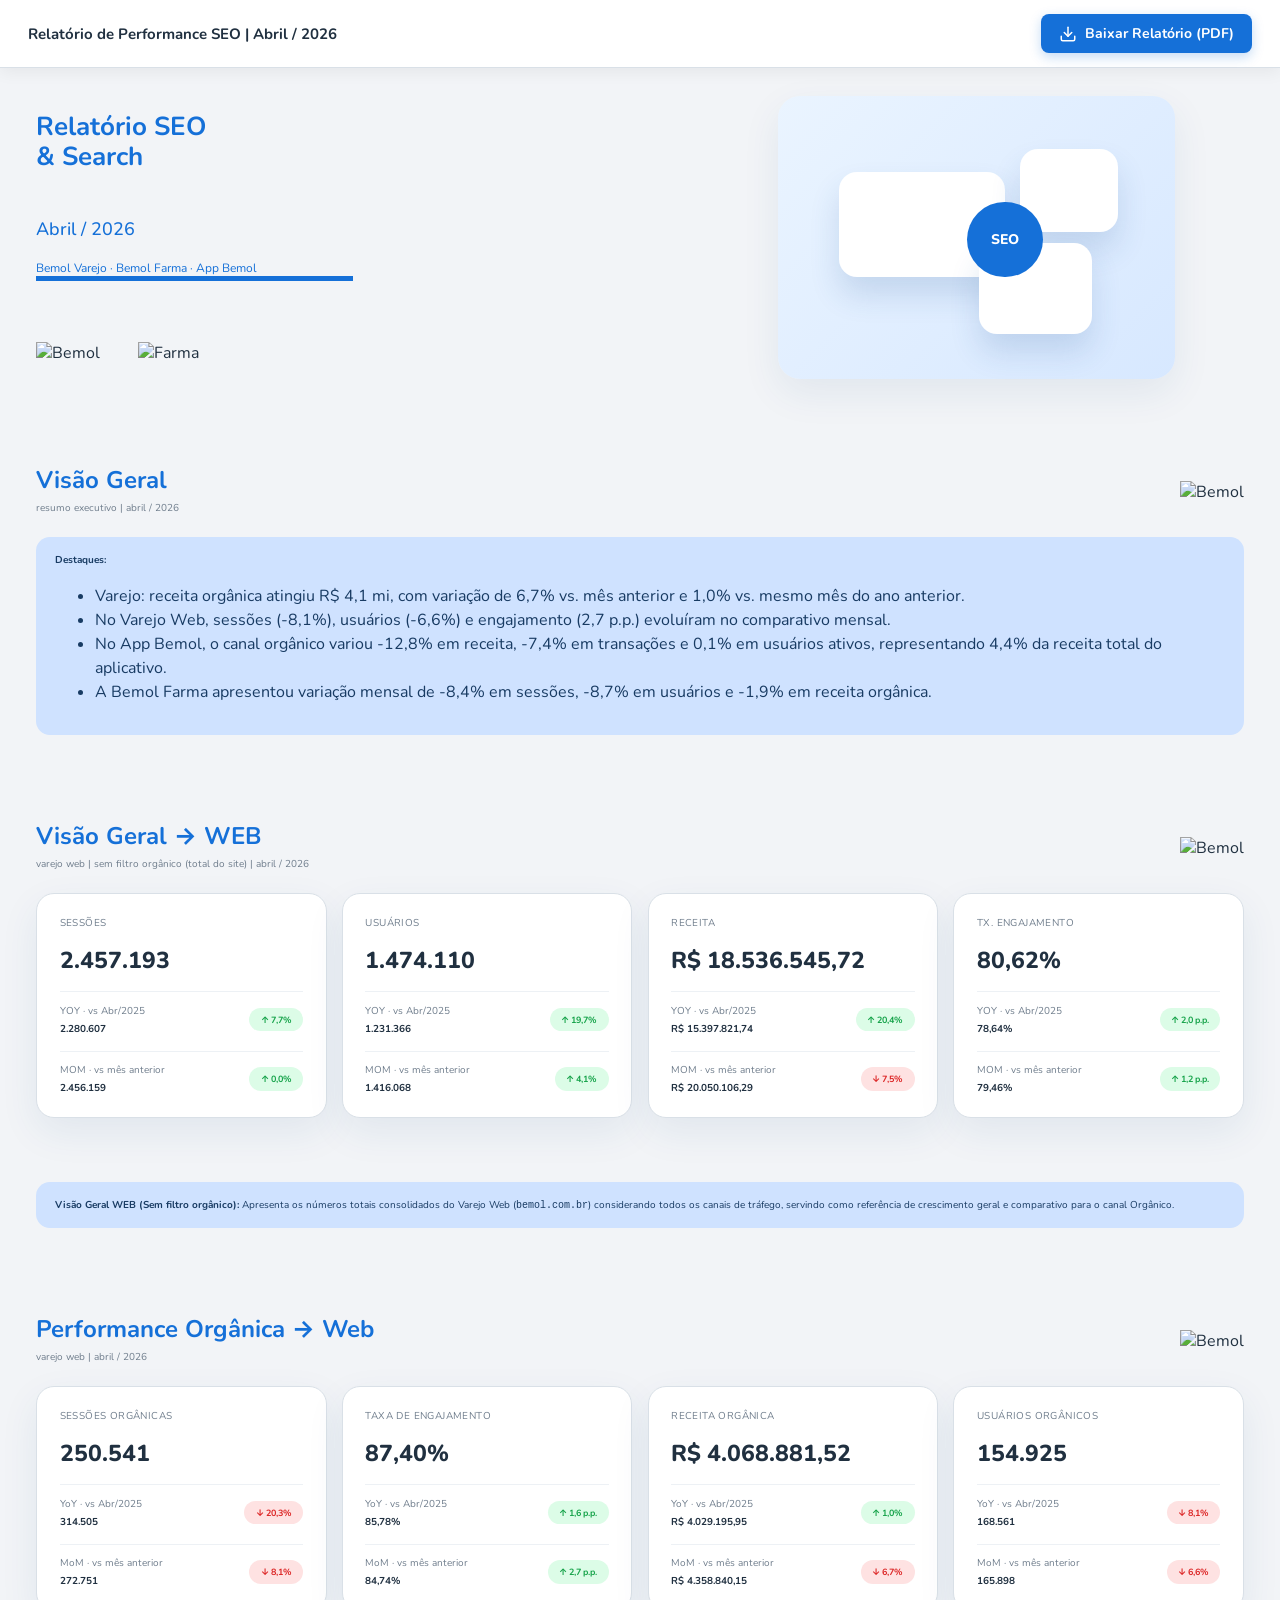
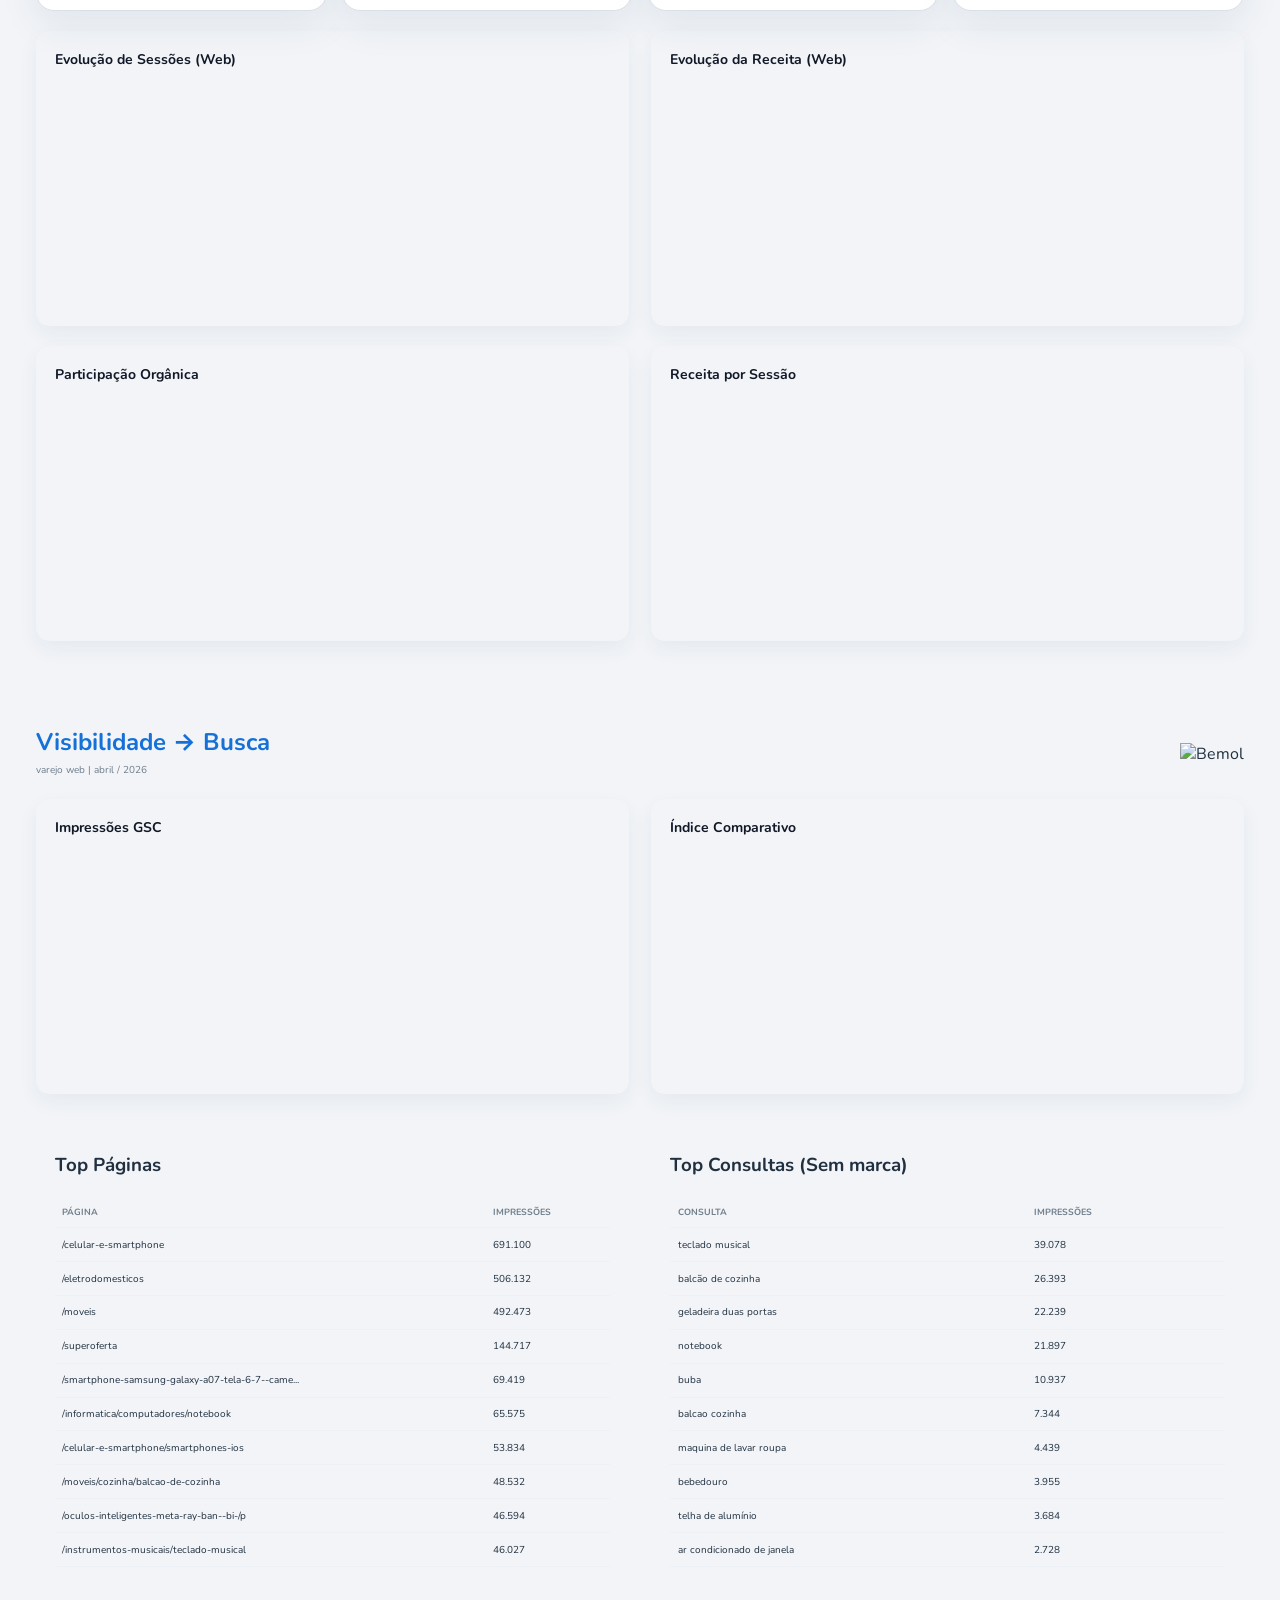
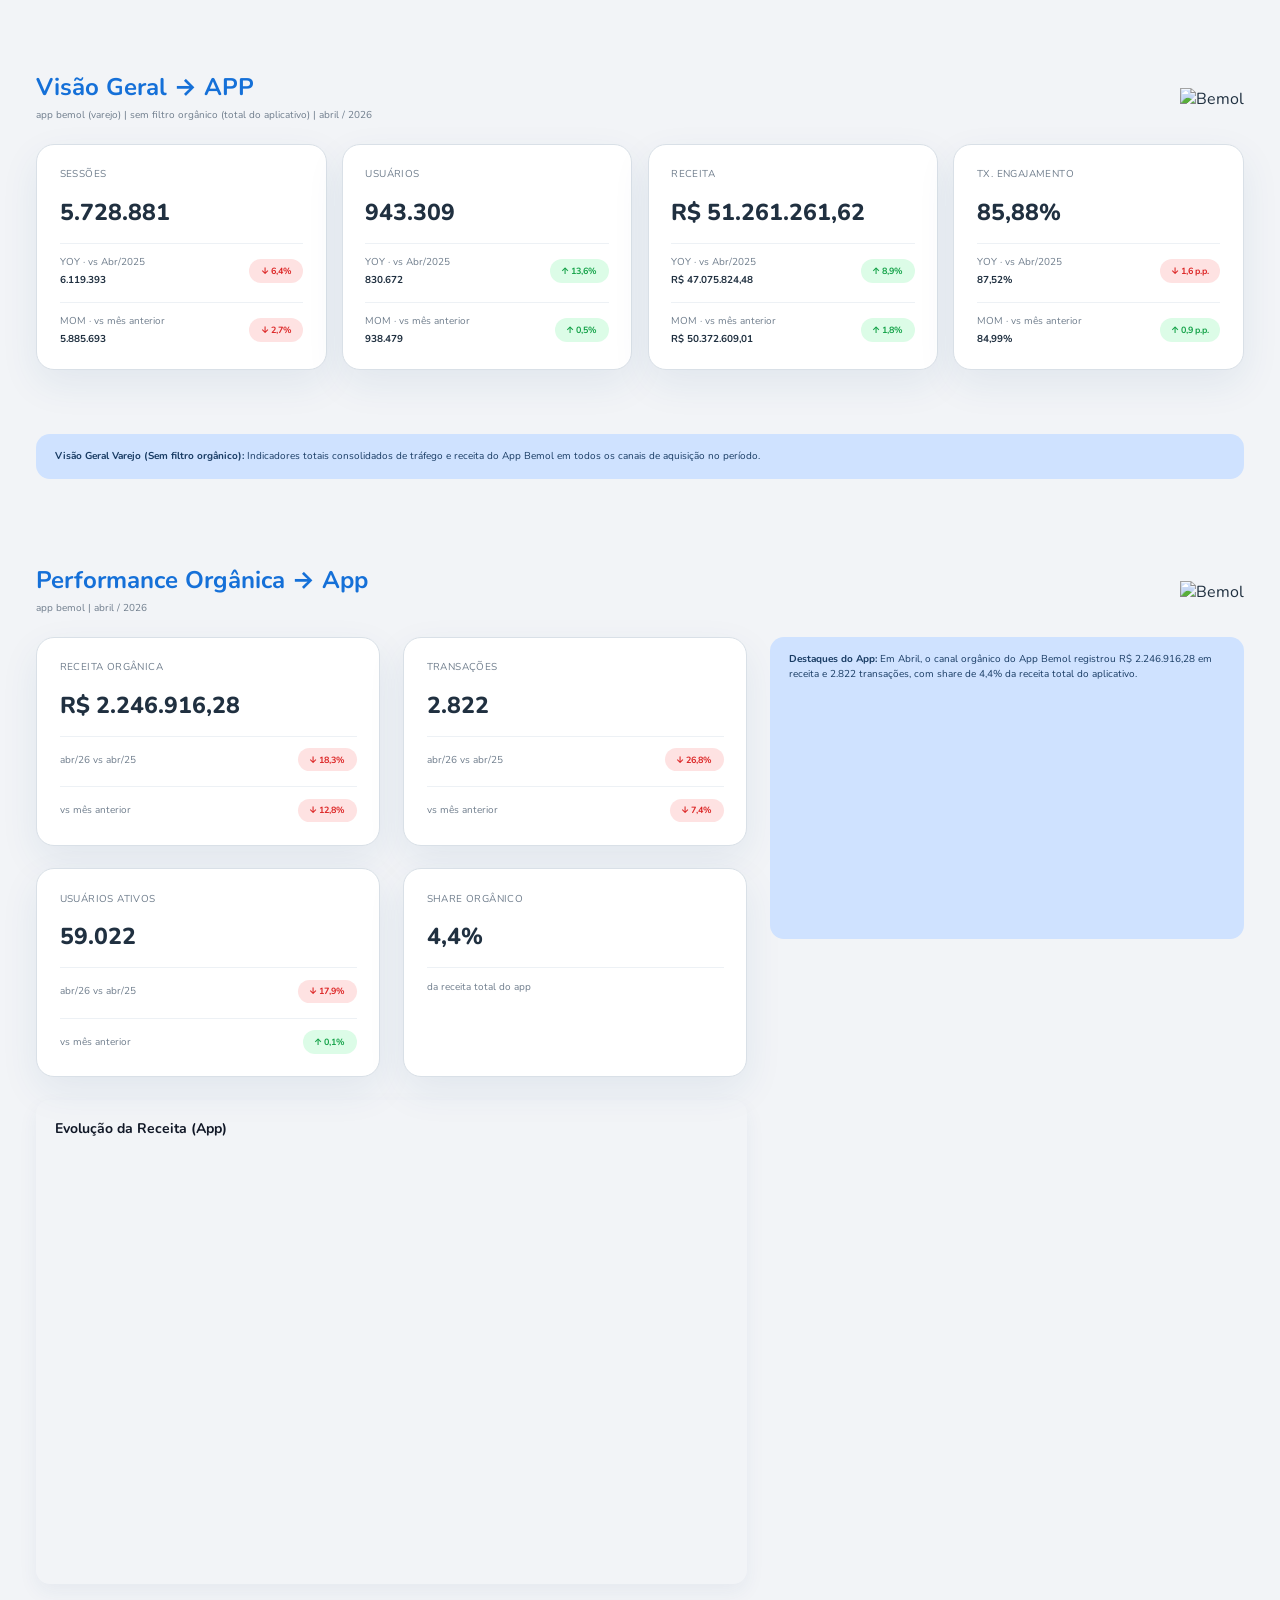
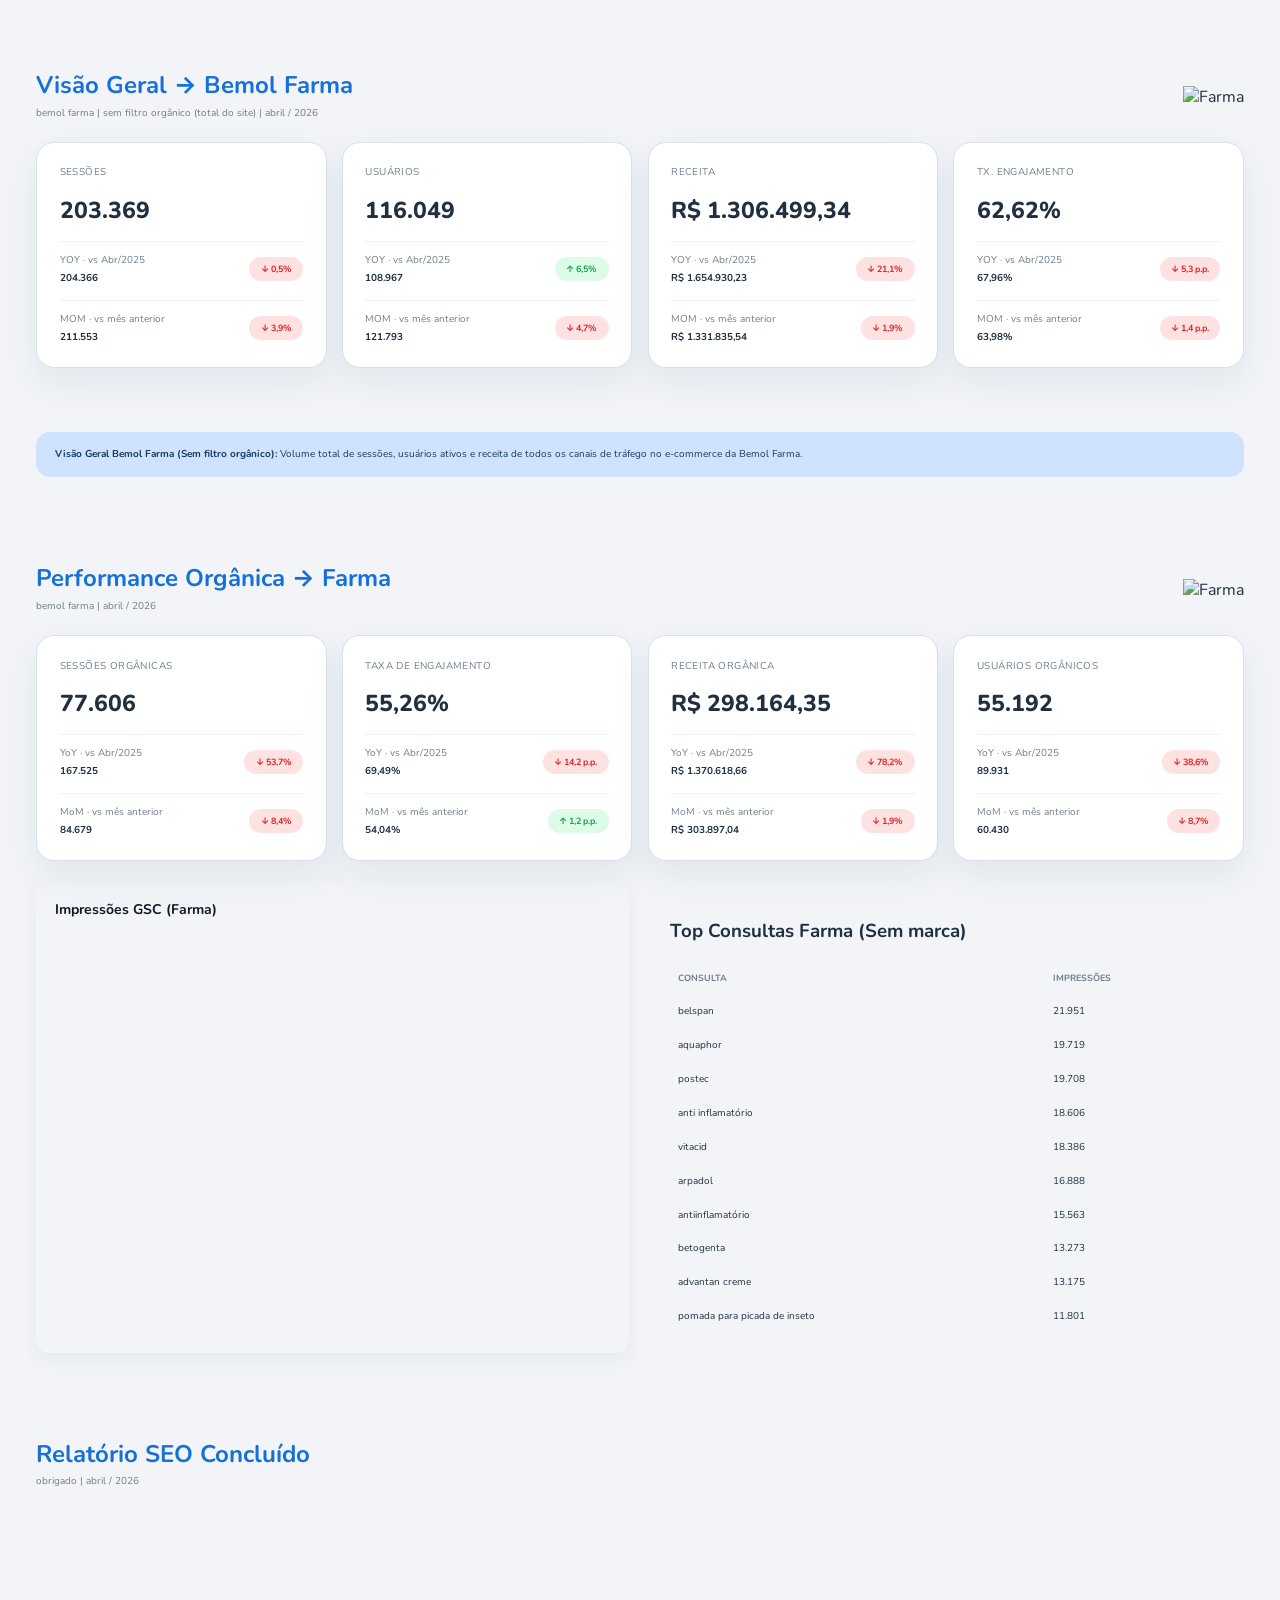
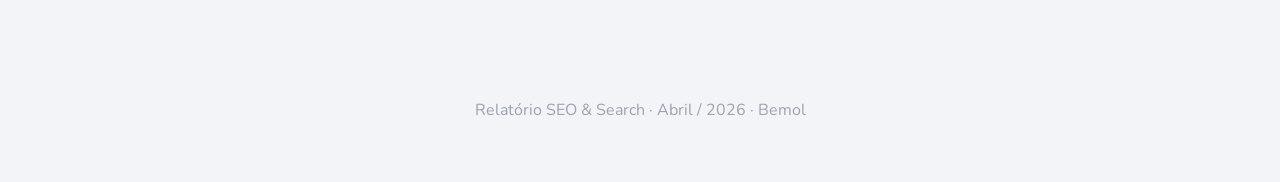
==== seo_report_auto/output/Relatorio_SEO_Abril_2026.html @ 0fbd04a9 "feat(report): change App overview title to Visão Geral -> APP, fix month display on cover page, and " ====
<!DOCTYPE html>
<html lang="pt-BR">
<head>
  <meta charset="UTF-8">
  <title>Relatório SEO Bemol</title>
  <!-- ECharts para renderização dos gráficos -->
  <script src="https://cdn.jsdelivr.net/npm/echarts@5.4.3/dist/echarts.min.js"></script>
  <!-- Fontes requeridas -->
  <link href="https://fonts.googleapis.com/css2?family=Inter:wght@400;500;600;700;800&family=Nunito:wght@400;600;700;800&display=swap" rel="stylesheet">
  <style>
    :root {
  --bg: #f2f4f7;
  --panel: #ffffff;
  --panel-soft: #dfeefe;
  --text: #203040;
  --muted: #6f7d8c;
  --blue: #1570d8;
  --blue-soft: #dcecff;
  --green: #16a34a;
  --red: #dc2626;
  --border: #d9e0e7;
  --shadow: 0 14px 38px rgba(26, 71, 122, 0.08);
}

* {
  box-sizing: border-box;
}

body {
  margin: 0;
  font-family: "Nunito", "Inter", sans-serif;
  background: var(--bg);
  color: var(--text);
}

.report-shell {
  width: 100%;
}

.page {
  width: 100%;
  max-width: 1350px;
  height: auto;
  min-height: auto;
  padding: 28px 36px;
  margin: 0 auto 32px auto;
  background: var(--bg);
  display: flex;
  flex-direction: column;
  gap: 20px;
  overflow: visible;
  page-break-after: always;
  page-break-inside: avoid;
  position: relative;
}

.cover-page {
  display: grid;
  grid-template-columns: 1.1fr 0.9fr;
  align-items: center;
}

.cover-kicker {
  width: 84mm;
  height: 1.5mm;
  background: var(--blue);
  margin-bottom: 16mm;
}

.cover-left h1 {
  font-size: 26px;
  line-height: 1.15;
  margin: 0 0 12mm;
  color: var(--blue);
}

.cover-left h2 {
  font-size: 18px;
  margin: 0 0 5mm;
  color: var(--blue);
  font-weight: 500;
}

.cover-left p {
  margin: 0;
  font-size: 12px;
  color: var(--blue);
}

.brand-row {
  margin-top: 16mm;
  display: flex;
  gap: 10mm;
  align-items: center;
}

.brand-row img,
.section-header img {
  max-height: 14mm;
  max-width: 40mm;
  object-fit: contain;
}

.cover-right {
  display: flex;
  justify-content: center;
}

.hero-illustration {
  width: 105mm;
  height: 75mm;
  position: relative;
  border-radius: 22px;
  background: linear-gradient(135deg, #eaf4ff 0%, #d7e8ff 100%);
  box-shadow: var(--shadow);
}

.hero-card {
  position: absolute;
  border-radius: 18px;
  background: white;
  box-shadow: 0 18px 30px rgba(35, 88, 151, 0.16);
}

.hero-card.large {
  width: 44mm;
  height: 28mm;
  left: 16mm;
  top: 20mm;
}

.hero-card.small.top {
  width: 26mm;
  height: 22mm;
  right: 15mm;
  top: 14mm;
}

.hero-card.small.bottom {
  width: 30mm;
  height: 24mm;
  right: 22mm;
  bottom: 12mm;
}

.hero-badge {
  position: absolute;
  right: 35mm;
  top: 28mm;
  width: 20mm;
  height: 20mm;
  display: grid;
  place-items: center;
  border-radius: 50%;
  background: var(--blue);
  color: white;
  font-size: 14px;
  font-weight: 800;
}

.section-header {
  display: flex;
  align-items: center;
  justify-content: space-between;
  gap: 8mm;
}

.section-header h2 {
  font-size: 24px;
  line-height: 1.1;
  color: var(--blue);
  margin: 0;
  font-weight: 700;
}

.header-sub {
  display: inline-block;
  margin-top: 2mm;
  color: var(--muted);
  font-size: 10px;
  text-transform: lowercase;
}

.summary-grid,
.two-column-grid,
.note-grid.two,
.app-layout {
  display: grid;
  gap: 6mm;
}

.summary-grid {
  grid-template-columns: 1.3fr 0.7fr;
}

.summary-card,
.panel,
.metric-card,
.search-kpi-card,
.keyword-summary {
  background: var(--panel);
  border: 1px solid var(--border);
  border-radius: 18px;
  box-shadow: var(--shadow);
}

.summary-card {
  padding: 8mm;
}

.summary-card h3,
.panel h3 {
  margin: 0 0 5mm;
  font-size: 14px;
}

.summary-card ul {
  margin: 0;
  padding-left: 5mm;
  display: grid;
  gap: 4mm;
  font-size: 11px;
  line-height: 1.45;
}

.summary-card p,
.note-box p,
.metric-comparison span,
.metric-comparison strong,
.search-kpi-card span,
.search-kpi-card em,
.search-kpi-card small,
table {
  font-size: 10px;
}

.cards-grid {
  display: grid;
  grid-template-columns: 1fr 1fr;
  gap: 6mm;
}

.cards-grid-4 {
  display: grid;
  grid-template-columns: repeat(4, 1fr);
  gap: 4mm;
}

.metric-card {
  padding: 6mm;
  display: flex;
  flex-direction: column;
  gap: 4mm;
}

.metric-title {
  color: var(--muted);
  text-transform: uppercase;
  letter-spacing: 0.04em;
  font-size: 10px;
}

.metric-value {
  font-size: 23px;
  font-weight: 800;
}

.metric-comparison {
  display: flex;
  justify-content: space-between;
  gap: 4mm;
  align-items: center;
  padding-top: 3mm;
  border-top: 1px solid #edf1f5;
}

.metric-comparison div {
  display: flex;
  flex-direction: column;
  gap: 1mm;
}

.metric-comparison span {
  color: var(--muted);
}

.delta {
  padding: 1.5mm 3mm;
  border-radius: 999px;
  font-size: 9px;
  font-weight: 700;
  white-space: nowrap;
}

.delta.up {
  color: var(--green);
  background: #dcfce7;
}

.delta.down {
  color: var(--red);
  background: #fee2e2;
}

.delta.neutral {
  color: var(--muted);
  background: #eef2f6;
}

.note-box {
  background: #cfe2ff;
  color: #183b63;
  border-radius: 14px;
  padding: 4mm 5mm;
  line-height: 1.5;
  break-inside: avoid;
}

.chart-note {
  min-height: 26mm;
}

.note-box p {
  margin: 0 0 3mm;
}

.note-box p:last-child {
  margin-bottom: 0;
}

.two-column-grid {
  grid-template-columns: 1fr 1fr;
}

.align-start {
  align-items: start;
}

.chart-panel {
  padding: 5mm;
  border-radius: 14px;
  box-shadow: 0 8px 20px rgba(30, 64, 120, 0.06);
}

.chart-panel h3 {
  margin: 0 0 3mm;
  font-size: 14px;
  font-weight: 700;
  color: #111827;
}

.chart {
  width: 100%;
  height: 95mm;
}

.chart.small {
  height: 60mm;
}

.chart.tall {
  height: 110mm;
}

.stack-grid {
  display: grid;
  gap: 6mm;
}

.split-panel {
  display: grid;
  grid-template-columns: 72mm 1fr;
  align-items: center;
  gap: 4mm;
  padding: 5mm;
}

.mini-chart {
  height: 65mm;
}

.share-metrics {
  display: flex;
  flex-direction: column;
  gap: 4mm;
}

.share-metrics span {
  display: block;
  color: var(--muted);
  font-size: 9px;
  margin-bottom: 1mm;
}

.share-metrics strong {
  font-size: 14px;
}

.note-grid.two {
  grid-template-columns: 1fr 1fr;
}

.search-card-grid {
  display: grid;
  grid-template-columns: repeat(4, 1fr);
  gap: 5mm;
}

.search-card-grid.four-cols {
  grid-template-columns: repeat(4, 1fr);
}

.search-kpi-card {
  padding: 5mm;
  display: flex;
  flex-direction: column;
  gap: 3mm;
}

.search-kpi-card span,
.search-kpi-card small {
  color: var(--muted);
}

.search-kpi-card strong {
  font-size: 20px;
}

.keyword-summary {
  padding: 4mm 6mm;
  display: flex;
  justify-content: space-between;
  align-items: center;
}

.keyword-summary span {
  font-size: 10px;
  color: var(--muted);
  text-transform: uppercase;
}

.keyword-summary strong {
  font-size: 24px;
  color: var(--blue);
}

.table-panel {
  padding: 5mm;
}

.table-panel table {
  width: 100%;
  border-collapse: collapse;
}

.table-panel th,
.table-panel td {
  text-align: left;
  padding: 2.5mm 2mm;
  border-bottom: 1px solid #edf1f5;
  vertical-align: top;
}

.table-panel th {
  color: var(--muted);
  font-size: 9px;
  text-transform: uppercase;
}

.pill {
  display: inline-block;
  background: #e9f2ff;
  color: var(--blue);
  border-radius: 999px;
  padding: 1mm 3mm;
  font-size: 8px;
  text-transform: lowercase;
}

.app-layout {
  grid-template-columns: 1.2fr 0.8fr;
  align-items: start;
}

.app-main {
  display: grid;
  gap: 6mm;
}

.side-note {
  min-height: 80mm;
}

/* --- BARRA SUPERIOR DE NAVEGAÇÃO E AÇÃO (TELA) --- */
.top-action-bar {
  position: sticky;
  top: 0;
  z-index: 1000;
  background: rgba(255, 255, 255, 0.94);
  backdrop-filter: blur(10px);
  border-bottom: 1px solid var(--border);
  padding: 14px 28px;
  box-shadow: 0 4px 16px rgba(0, 0, 0, 0.06);
}

.action-bar-content {
  max-width: 1350px;
  margin: 0 auto;
  display: flex;
  justify-content: space-between;
  align-items: center;
  font-weight: 700;
  color: var(--text);
  font-size: 15px;
}

.btn-download-pdf {
  display: inline-flex;
  align-items: center;
  gap: 8px;
  background: var(--blue);
  color: #fff;
  border: none;
  padding: 10px 18px;
  border-radius: 8px;
  font-size: 14px;
  font-weight: 700;
  cursor: pointer;
  transition: all 0.2s ease;
  box-shadow: 0 4px 12px rgba(21, 112, 216, 0.25);
  font-family: "Nunito", "Inter", sans-serif;
}

.btn-download-pdf:hover {
  background: #0f5bb5;
  transform: translateY(-1px);
  box-shadow: 0 6px 16px rgba(21, 112, 216, 0.35);
}

/* --- ESTILOS DE IMPRESSÃO / SALVAR COMO PDF --- */
@page {
  size: A4 landscape;
  margin: 0;
}

@media print {
  @page {
    size: A4 landscape;
    margin: 8mm;
  }
  body {
    background: #fff !important;
    margin: 0;
    padding: 0;
  }
  .no-print, .top-action-bar {
    display: none !important;
  }
  .report-shell {
    width: 100%;
  }
  .page {
    width: 297mm !important;
    max-width: none !important;
    height: 209mm !important;
    min-height: 209mm !important;
    padding: 10mm 14mm !important;
    margin: 0 auto !important;
    background: #fff !important;
    box-shadow: none !important;
    border-radius: 0 !important;
    overflow: visible !important;
    page-break-after: always !important;
    page-break-inside: avoid !important;
    break-after: page !important;
  }
}

  </style>
</head>
<body>
  <!-- Barra de Ação Superior (Baixar PDF) - Exibida apenas na web (tela) -->
  <div class="top-action-bar no-print">
    <div class="action-bar-content">
      <span>Relatório de Performance SEO | Abril / 2026</span>
      <button onclick="window.print()" class="btn-download-pdf" title="Salvar relatório em PDF">
        <svg width="18" height="18" viewBox="0 0 24 24" fill="none" stroke="currentColor" stroke-width="2" stroke-linecap="round" stroke-linejoin="round"><path d="M21 15v4a2 2 0 0 1-2 2H5a2 2 0 0 1-2-2v-4"></path><polyline points="7 10 12 15 17 10"></polyline><line x1="12" y1="15" x2="12" y2="3"></line></svg>
        Baixar Relatório (PDF)
      </button>
    </div>
  </div>

  <div class="report-shell">

    <!-- Slide 1: Capa -->
    <div class="page cover-page">
      <div class="cover-left">
        <h1>Relatório SEO<br>& Search</h1>
        <h2>Abril / 2026</h2>
        <p>Bemol Varejo · Bemol Farma · App Bemol</p>
        <div class="cover-kicker"></div>
        <div class="brand-row">
          <img src="https://bemolqa.vtexassets.com/assets/vtex/assets-builder/bemolqa.store-theme/17.0.3-beta.0/images/bemol-logo___0e4ce7bac603e6a725fdc3b40ad03e13.svg" alt="Bemol" />
          <img src="https://bemolqa.vtexassets.com/assets/vtex/assets-builder/bemolqa.farma-store-theme/15.1.2/farma/BemolFarma-logo___f70c1013059e792726e86a13430b347e.svg" alt="Farma" />
        </div>
      </div>
      <div class="cover-right">
        <div class="hero-illustration">
          <div class="hero-card large"></div>
          <div class="hero-card small top"></div>
          <div class="hero-card small bottom"></div>
          <div class="hero-badge">SEO</div>
        </div>
      </div>
    </div>

    <!-- Slide 2: Visão Geral -->
    <div class="page">
      <div class="section-header">
        <div>
          <h2>Visão Geral</h2>
          <span class="header-sub">Resumo Executivo | Abril / 2026</span>
        </div>
        <img src="https://bemolqa.vtexassets.com/assets/vtex/assets-builder/bemolqa.store-theme/17.0.3-beta.0/images/bemol-logo___0e4ce7bac603e6a725fdc3b40ad03e13.svg" alt="Bemol" />
      </div>
      <div class="note-box">
        <p><strong>Destaques:</strong></p>
        <ul>
            <li>Varejo: receita orgânica atingiu R$ 4,1 mi, com variação de 6,7% vs. mês anterior e 1,0% vs. mesmo mês do ano anterior.</li>
            <li>No Varejo Web, sessões (-8,1%), usuários (-6,6%) e engajamento (2,7 p.p.) evoluíram no comparativo mensal.</li>
            <li>No App Bemol, o canal orgânico variou -12,8% em receita, -7,4% em transações e 0,1% em usuários ativos, representando 4,4% da receita total do aplicativo.</li>
            <li>A Bemol Farma apresentou variação mensal de -8,4% em sessões, -8,7% em usuários e -1,9% em receita orgânica.</li>
        </ul>
      </div>
    </div>

    <!-- Slide 2B: Visão Geral WEB -->
    <div class="page">
      <div class="section-header">
        <div>
          <h2>Visão Geral &rarr; WEB</h2>
          <span class="header-sub">Varejo Web | Sem Filtro Orgânico (Total do Site) | Abril / 2026</span>
        </div>
        <img src="https://bemolqa.vtexassets.com/assets/vtex/assets-builder/bemolqa.store-theme/17.0.3-beta.0/images/bemol-logo___0e4ce7bac603e6a725fdc3b40ad03e13.svg" alt="Bemol" />
      </div>

      <div class="cards-grid-4" style="margin-bottom: 24px;">
        <div class="metric-card">
          <span class="metric-title">Sessões</span>
          <span class="metric-value">2.457.193</span>
          <div class="metric-comparison">
             <div>
                <span>YOY · vs Abr/2025</span>
                <strong>2.280.607</strong>
             </div>
             <div class="delta up">↑ 7,7%</div>
          </div>
          <div class="metric-comparison">
             <div>
                <span>MOM · vs mês anterior</span>
                <strong>2.456.159</strong>
             </div>
             <div class="delta up">↑ 0,0%</div>
          </div>
        </div>
        <div class="metric-card">
          <span class="metric-title">Usuários</span>
          <span class="metric-value">1.474.110</span>
          <div class="metric-comparison">
             <div>
                <span>YOY · vs Abr/2025</span>
                <strong>1.231.366</strong>
             </div>
             <div class="delta up">↑ 19,7%</div>
          </div>
          <div class="metric-comparison">
             <div>
                <span>MOM · vs mês anterior</span>
                <strong>1.416.068</strong>
             </div>
             <div class="delta up">↑ 4,1%</div>
          </div>
        </div>
        <div class="metric-card">
          <span class="metric-title">Receita</span>
          <span class="metric-value">R$ 18.536.545,72</span>
          <div class="metric-comparison">
             <div>
                <span>YOY · vs Abr/2025</span>
                <strong>R$ 15.397.821,74</strong>
             </div>
             <div class="delta up">↑ 20,4%</div>
          </div>
          <div class="metric-comparison">
             <div>
                <span>MOM · vs mês anterior</span>
                <strong>R$ 20.050.106,29</strong>
             </div>
             <div class="delta down">↓ 7,5%</div>
          </div>
        </div>
        <div class="metric-card">
          <span class="metric-title">Tx. Engajamento</span>
          <span class="metric-value">80,62%</span>
          <div class="metric-comparison">
             <div>
                <span>YOY · vs Abr/2025</span>
                <strong>78,64%</strong>
             </div>
             <div class="delta up">↑ 2,0 p.p.</div>
          </div>
          <div class="metric-comparison">
             <div>
                <span>MOM · vs mês anterior</span>
                <strong>79,46%</strong>
             </div>
             <div class="delta up">↑ 1,2 p.p.</div>
          </div>
        </div>
      </div>

      <div class="note-box" style="margin-top: 20px;">
        <p><strong>Visão Geral WEB (Sem filtro orgânico):</strong> Apresenta os números totais consolidados do Varejo Web (<code>bemol.com.br</code>) considerando todos os canais de tráfego, servindo como referência de crescimento geral e comparativo para o canal Orgânico.</p>
      </div>
    </div>

    <!-- Slide 3: Web Performance -->
    <div class="page">
      <div class="section-header">
        <div>
          <h2>Performance Orgânica &rarr; Web</h2>
          <span class="header-sub">Varejo Web | Abril / 2026</span>
        </div>
        <img src="https://bemolqa.vtexassets.com/assets/vtex/assets-builder/bemolqa.store-theme/17.0.3-beta.0/images/bemol-logo___0e4ce7bac603e6a725fdc3b40ad03e13.svg" alt="Bemol" />
      </div>
      
      <div class="cards-grid-4">
        <div class="metric-card">
          <span class="metric-title">Sessões orgânicas</span>
          <span class="metric-value">250.541</span>
          <div class="metric-comparison">
             <div>
                <span>YoY · vs Abr/2025</span>
                <strong>314.505</strong>
             </div>
             <div class="delta down">↓ 20,3%</div>
          </div>
          <div class="metric-comparison">
             <div>
                <span>MoM · vs mês anterior</span>
                <strong>272.751</strong>
             </div>
             <div class="delta down">↓ 8,1%</div>
          </div>
        </div>
        <div class="metric-card">
          <span class="metric-title">Taxa de engajamento</span>
          <span class="metric-value">87,40%</span>
          <div class="metric-comparison">
             <div>
                <span>YoY · vs Abr/2025</span>
                <strong>85,78%</strong>
             </div>
             <div class="delta up">↑ 1,6 p.p.</div>
          </div>
          <div class="metric-comparison">
             <div>
                <span>MoM · vs mês anterior</span>
                <strong>84,74%</strong>
             </div>
             <div class="delta up">↑ 2,7 p.p.</div>
          </div>
        </div>
        <div class="metric-card">
          <span class="metric-title">Receita orgânica</span>
          <span class="metric-value">R$ 4.068.881,52</span>
          <div class="metric-comparison">
             <div>
                <span>YoY · vs Abr/2025</span>
                <strong>R$ 4.029.195,95</strong>
             </div>
             <div class="delta up">↑ 1,0%</div>
          </div>
          <div class="metric-comparison">
             <div>
                <span>MoM · vs mês anterior</span>
                <strong>R$ 4.358.840,15</strong>
             </div>
             <div class="delta down">↓ 6,7%</div>
          </div>
        </div>
        <div class="metric-card">
          <span class="metric-title">Usuários orgânicos</span>
          <span class="metric-value">154.925</span>
          <div class="metric-comparison">
             <div>
                <span>YoY · vs Abr/2025</span>
                <strong>168.561</strong>
             </div>
             <div class="delta down">↓ 8,1%</div>
          </div>
          <div class="metric-comparison">
             <div>
                <span>MoM · vs mês anterior</span>
                <strong>165.898</strong>
             </div>
             <div class="delta down">↓ 6,6%</div>
          </div>
        </div>
      </div>

      <div class="two-column-grid">
        <div class="chart-panel">
          <h3>Evolução de Sessões (Web)</h3>
          <div id="chart-sessoes-web" class="chart small"></div>
        </div>
        <div class="chart-panel">
          <h3>Evolução da Receita (Web)</h3>
          <div id="chart-receita-web" class="chart small"></div>
        </div>
      </div>
      
      <div class="two-column-grid">
        <div class="chart-panel">
          <h3>Participação Orgânica</h3>
          <div id="chart-share-web" class="chart small"></div>
        </div>
        <div class="chart-panel">
          <h3>Receita por Sessão</h3>
          <div id="chart-rps-web" class="chart small"></div>
        </div>
      </div>
    </div>

    <!-- Slide 4: Web SEO Visibilidade -->
    <div class="page">
      <div class="section-header">
        <div>
          <h2>Visibilidade &rarr; Busca</h2>
          <span class="header-sub">Varejo Web | Abril / 2026</span>
        </div>
        <img src="https://bemolqa.vtexassets.com/assets/vtex/assets-builder/bemolqa.store-theme/17.0.3-beta.0/images/bemol-logo___0e4ce7bac603e6a725fdc3b40ad03e13.svg" alt="Bemol" />
      </div>

      <div class="two-column-grid">
        <div class="chart-panel">
          <h3>Impressões GSC</h3>
          <div id="chart-impressoes-web" class="chart small"></div>
        </div>
        <div class="chart-panel">
          <h3>Índice Comparativo</h3>
          <div id="chart-indice-web" class="chart small"></div>
        </div>
      </div>
      
      <div class="two-column-grid">
        <div class="table-panel">
          <h3>Top Páginas</h3>
          <table>
            <tr><th>Página</th><th>Impressões</th></tr>
              <tr>
                <td>/celular-e-smartphone</td>
                <td>691.100</td>
              </tr>
              <tr>
                <td>/eletrodomesticos</td>
                <td>506.132</td>
              </tr>
              <tr>
                <td>/moveis</td>
                <td>492.473</td>
              </tr>
              <tr>
                <td>/superoferta</td>
                <td>144.717</td>
              </tr>
              <tr>
                <td>/smartphone-samsung-galaxy-a07-tela-6-7--came...</td>
                <td>69.419</td>
              </tr>
              <tr>
                <td>/informatica/computadores/notebook</td>
                <td>65.575</td>
              </tr>
              <tr>
                <td>/celular-e-smartphone/smartphones-ios</td>
                <td>53.834</td>
              </tr>
              <tr>
                <td>/moveis/cozinha/balcao-de-cozinha</td>
                <td>48.532</td>
              </tr>
              <tr>
                <td>/oculos-inteligentes-meta-ray-ban--bi-/p</td>
                <td>46.594</td>
              </tr>
              <tr>
                <td>/instrumentos-musicais/teclado-musical</td>
                <td>46.027</td>
              </tr>
          </table>
        </div>
        <div class="table-panel">
          <h3>Top Consultas (Sem marca)</h3>
          <table>
            <tr><th>Consulta</th><th>Impressões</th></tr>
              <tr>
                <td>teclado musical</td>
                <td>39.078</td>
              </tr>
              <tr>
                <td>balcão de cozinha</td>
                <td>26.393</td>
              </tr>
              <tr>
                <td>geladeira duas portas</td>
                <td>22.239</td>
              </tr>
              <tr>
                <td>notebook</td>
                <td>21.897</td>
              </tr>
              <tr>
                <td>buba</td>
                <td>10.937</td>
              </tr>
              <tr>
                <td>balcao cozinha</td>
                <td>7.344</td>
              </tr>
              <tr>
                <td>maquina de lavar roupa</td>
                <td>4.439</td>
              </tr>
              <tr>
                <td>bebedouro</td>
                <td>3.955</td>
              </tr>
              <tr>
                <td>telha de alumínio</td>
                <td>3.684</td>
              </tr>
              <tr>
                <td>ar condicionado de janela</td>
                <td>2.728</td>
              </tr>
          </table>
        </div>
      </div>
    </div>

    <!-- Slide 4B: Visão Geral Varejo (App Bemol) -->
    <div class="page">
      <div class="section-header">
        <div>
          <h2>Visão Geral &rarr; APP</h2>
          <span class="header-sub">App Bemol (Varejo) | Sem Filtro Orgânico (Total do Aplicativo) | Abril / 2026</span>
        </div>
        <img src="https://bemolqa.vtexassets.com/assets/vtex/assets-builder/bemolqa.store-theme/17.0.3-beta.0/images/bemol-logo___0e4ce7bac603e6a725fdc3b40ad03e13.svg" alt="Bemol" />
      </div>

      <div class="cards-grid-4" style="margin-bottom: 24px;">
        <div class="metric-card">
          <span class="metric-title">Sessões</span>
          <span class="metric-value">5.728.881</span>
          <div class="metric-comparison">
             <div>
                <span>YOY · vs Abr/2025</span>
                <strong>6.119.393</strong>
             </div>
             <div class="delta down">↓ 6,4%</div>
          </div>
          <div class="metric-comparison">
             <div>
                <span>MOM · vs mês anterior</span>
                <strong>5.885.693</strong>
             </div>
             <div class="delta down">↓ 2,7%</div>
          </div>
        </div>
        <div class="metric-card">
          <span class="metric-title">Usuários</span>
          <span class="metric-value">943.309</span>
          <div class="metric-comparison">
             <div>
                <span>YOY · vs Abr/2025</span>
                <strong>830.672</strong>
             </div>
             <div class="delta up">↑ 13,6%</div>
          </div>
          <div class="metric-comparison">
             <div>
                <span>MOM · vs mês anterior</span>
                <strong>938.479</strong>
             </div>
             <div class="delta up">↑ 0,5%</div>
          </div>
        </div>
        <div class="metric-card">
          <span class="metric-title">Receita</span>
          <span class="metric-value">R$ 51.261.261,62</span>
          <div class="metric-comparison">
             <div>
                <span>YOY · vs Abr/2025</span>
                <strong>R$ 47.075.824,48</strong>
             </div>
             <div class="delta up">↑ 8,9%</div>
          </div>
          <div class="metric-comparison">
             <div>
                <span>MOM · vs mês anterior</span>
                <strong>R$ 50.372.609,01</strong>
             </div>
             <div class="delta up">↑ 1,8%</div>
          </div>
        </div>
        <div class="metric-card">
          <span class="metric-title">Tx. Engajamento</span>
          <span class="metric-value">85,88%</span>
          <div class="metric-comparison">
             <div>
                <span>YOY · vs Abr/2025</span>
                <strong>87,52%</strong>
             </div>
             <div class="delta down">↓ 1,6 p.p.</div>
          </div>
          <div class="metric-comparison">
             <div>
                <span>MOM · vs mês anterior</span>
                <strong>84,99%</strong>
             </div>
             <div class="delta up">↑ 0,9 p.p.</div>
          </div>
        </div>
      </div>

      <div class="note-box" style="margin-top: 20px;">
        <p><strong>Visão Geral Varejo (Sem filtro orgânico):</strong> Indicadores totais consolidados de tráfego e receita do App Bemol em todos os canais de aquisição no período.</p>
      </div>
    </div>

    <!-- Slide 5: App Bemol -->
    <div class="page">
      <div class="section-header">
        <div>
          <h2>Performance Orgânica &rarr; App</h2>
          <span class="header-sub">App Bemol | Abril / 2026</span>
        </div>
        <img src="https://bemolqa.vtexassets.com/assets/vtex/assets-builder/bemolqa.store-theme/17.0.3-beta.0/images/bemol-logo___0e4ce7bac603e6a725fdc3b40ad03e13.svg" alt="Bemol" />
      </div>

      <div class="app-layout">
        <div class="app-main">
          <div class="cards-grid">
            <div class="metric-card">
              <span class="metric-title">Receita orgânica</span>
              <span class="metric-value">R$ 2.246.916,28</span>
              <div class="metric-comparison">
                 <div>
                    <span>abr/26 vs abr/25</span>
                 </div>
                 <div class="delta down">↓ 18,3%</div>
              </div>
              <div class="metric-comparison">
                 <div>
                    <span>vs mês anterior</span>
                 </div>
                 <div class="delta down">↓ 12,8%</div>
              </div>
            </div>
            <div class="metric-card">
              <span class="metric-title">Transações</span>
              <span class="metric-value">2.822</span>
              <div class="metric-comparison">
                 <div>
                    <span>abr/26 vs abr/25</span>
                 </div>
                 <div class="delta down">↓ 26,8%</div>
              </div>
              <div class="metric-comparison">
                 <div>
                    <span>vs mês anterior</span>
                 </div>
                 <div class="delta down">↓ 7,4%</div>
              </div>
            </div>
            <div class="metric-card">
              <span class="metric-title">Usuários ativos</span>
              <span class="metric-value">59.022</span>
              <div class="metric-comparison">
                 <div>
                    <span>abr/26 vs abr/25</span>
                 </div>
                 <div class="delta down">↓ 17,9%</div>
              </div>
              <div class="metric-comparison">
                 <div>
                    <span>vs mês anterior</span>
                 </div>
                 <div class="delta up">↑ 0,1%</div>
              </div>
            </div>
            <div class="metric-card">
              <span class="metric-title">Share orgânico</span>
              <span class="metric-value">4,4%</span>
              <div class="metric-comparison">
                 <div>
                    <span>da receita total do app</span>
                 </div>
              </div>
            </div>
          </div>
          <div class="chart-panel">
            <h3>Evolução da Receita (App)</h3>
            <div id="chart-app-receita" class="chart tall"></div>
          </div>
        </div>
        <div class="note-box side-note">
          <p><strong>Destaques do App:</strong> Em Abril, o canal orgânico do App Bemol registrou R$ 2.246.916,28 em receita e 2.822 transações, com share de 4,4% da receita total do aplicativo.</p>
        </div>
      </div>
    </div>

    <!-- Slide 5B: Visão Geral Bemol Farma -->
    <div class="page">
      <div class="section-header">
        <div>
          <h2>Visão Geral &rarr; Bemol Farma</h2>
          <span class="header-sub">Bemol Farma | Sem Filtro Orgânico (Total do Site) | Abril / 2026</span>
        </div>
        <img src="https://bemolqa.vtexassets.com/assets/vtex/assets-builder/bemolqa.farma-store-theme/15.1.2/farma/BemolFarma-logo___f70c1013059e792726e86a13430b347e.svg" alt="Farma" />
      </div>

      <div class="cards-grid-4" style="margin-bottom: 24px;">
        <div class="metric-card">
          <span class="metric-title">Sessões</span>
          <span class="metric-value">203.369</span>
          <div class="metric-comparison">
             <div>
                <span>YOY · vs Abr/2025</span>
                <strong>204.366</strong>
             </div>
             <div class="delta down">↓ 0,5%</div>
          </div>
          <div class="metric-comparison">
             <div>
                <span>MOM · vs mês anterior</span>
                <strong>211.553</strong>
             </div>
             <div class="delta down">↓ 3,9%</div>
          </div>
        </div>
        <div class="metric-card">
          <span class="metric-title">Usuários</span>
          <span class="metric-value">116.049</span>
          <div class="metric-comparison">
             <div>
                <span>YOY · vs Abr/2025</span>
                <strong>108.967</strong>
             </div>
             <div class="delta up">↑ 6,5%</div>
          </div>
          <div class="metric-comparison">
             <div>
                <span>MOM · vs mês anterior</span>
                <strong>121.793</strong>
             </div>
             <div class="delta down">↓ 4,7%</div>
          </div>
        </div>
        <div class="metric-card">
          <span class="metric-title">Receita</span>
          <span class="metric-value">R$ 1.306.499,34</span>
          <div class="metric-comparison">
             <div>
                <span>YOY · vs Abr/2025</span>
                <strong>R$ 1.654.930,23</strong>
             </div>
             <div class="delta down">↓ 21,1%</div>
          </div>
          <div class="metric-comparison">
             <div>
                <span>MOM · vs mês anterior</span>
                <strong>R$ 1.331.835,54</strong>
             </div>
             <div class="delta down">↓ 1,9%</div>
          </div>
        </div>
        <div class="metric-card">
          <span class="metric-title">Tx. Engajamento</span>
          <span class="metric-value">62,62%</span>
          <div class="metric-comparison">
             <div>
                <span>YOY · vs Abr/2025</span>
                <strong>67,96%</strong>
             </div>
             <div class="delta down">↓ 5,3 p.p.</div>
          </div>
          <div class="metric-comparison">
             <div>
                <span>MOM · vs mês anterior</span>
                <strong>63,98%</strong>
             </div>
             <div class="delta down">↓ 1,4 p.p.</div>
          </div>
        </div>
      </div>

      <div class="note-box" style="margin-top: 20px;">
        <p><strong>Visão Geral Bemol Farma (Sem filtro orgânico):</strong> Volume total de sessões, usuários ativos e receita de todos os canais de tráfego no e-commerce da Bemol Farma.</p>
      </div>
    </div>

    <!-- Slide 6: Farma -->
    <div class="page">
      <div class="section-header">
        <div>
          <h2>Performance Orgânica &rarr; Farma</h2>
          <span class="header-sub">Bemol Farma | Abril / 2026</span>
        </div>
        <img src="https://bemolqa.vtexassets.com/assets/vtex/assets-builder/bemolqa.farma-store-theme/15.1.2/farma/BemolFarma-logo___f70c1013059e792726e86a13430b347e.svg" alt="Farma" />
      </div>
      
      <div class="cards-grid-4">
        <div class="metric-card">
          <span class="metric-title">Sessões orgânicas</span>
          <span class="metric-value">77.606</span>
          <div class="metric-comparison">
             <div>
                <span>YoY · vs Abr/2025</span>
                <strong>167.525</strong>
             </div>
             <div class="delta down">↓ 53,7%</div>
          </div>
          <div class="metric-comparison">
             <div>
                <span>MoM · vs mês anterior</span>
                <strong>84.679</strong>
             </div>
             <div class="delta down">↓ 8,4%</div>
          </div>
        </div>
        <div class="metric-card">
          <span class="metric-title">Taxa de engajamento</span>
          <span class="metric-value">55,26%</span>
          <div class="metric-comparison">
             <div>
                <span>YoY · vs Abr/2025</span>
                <strong>69,49%</strong>
             </div>
             <div class="delta down">↓ 14,2 p.p.</div>
          </div>
          <div class="metric-comparison">
             <div>
                <span>MoM · vs mês anterior</span>
                <strong>54,04%</strong>
             </div>
             <div class="delta up">↑ 1,2 p.p.</div>
          </div>
        </div>
        <div class="metric-card">
          <span class="metric-title">Receita orgânica</span>
          <span class="metric-value">R$ 298.164,35</span>
          <div class="metric-comparison">
             <div>
                <span>YoY · vs Abr/2025</span>
                <strong>R$ 1.370.618,66</strong>
             </div>
             <div class="delta down">↓ 78,2%</div>
          </div>
          <div class="metric-comparison">
             <div>
                <span>MoM · vs mês anterior</span>
                <strong>R$ 303.897,04</strong>
             </div>
             <div class="delta down">↓ 1,9%</div>
          </div>
        </div>
        <div class="metric-card">
          <span class="metric-title">Usuários orgânicos</span>
          <span class="metric-value">55.192</span>
          <div class="metric-comparison">
             <div>
                <span>YoY · vs Abr/2025</span>
                <strong>89.931</strong>
             </div>
             <div class="delta down">↓ 38,6%</div>
          </div>
          <div class="metric-comparison">
             <div>
                <span>MoM · vs mês anterior</span>
                <strong>60.430</strong>
             </div>
             <div class="delta down">↓ 8,7%</div>
          </div>
        </div>
      </div>

      <div class="two-column-grid">
        <div class="chart-panel">
          <h3>Impressões GSC (Farma)</h3>
          <div id="chart-impressoes-farma" class="chart small"></div>
        </div>
        <div class="table-panel">
          <h3>Top Consultas Farma (Sem marca)</h3>
          <table>
            <tr><th>Consulta</th><th>Impressões</th></tr>
              <tr>
                <td>belspan</td>
                <td>21.951</td>
              </tr>
              <tr>
                <td>aquaphor</td>
                <td>19.719</td>
              </tr>
              <tr>
                <td>postec</td>
                <td>19.708</td>
              </tr>
              <tr>
                <td>anti inflamatório</td>
                <td>18.606</td>
              </tr>
              <tr>
                <td>vitacid</td>
                <td>18.386</td>
              </tr>
              <tr>
                <td>arpadol</td>
                <td>16.888</td>
              </tr>
              <tr>
                <td>antiinflamatório</td>
                <td>15.563</td>
              </tr>
              <tr>
                <td>betogenta</td>
                <td>13.273</td>
              </tr>
              <tr>
                <td>advantan creme</td>
                <td>13.175</td>
              </tr>
              <tr>
                <td>pomada para picada de inseto</td>
                <td>11.801</td>
              </tr>
          </table>
        </div>
      </div>
    </div>

    <!-- Final Page -->
    <div class="page">
      <div class="section-header">
        <div>
          <h2>Relatório SEO Concluído</h2>
          <span class="header-sub">Obrigado | Abril / 2026</span>
        </div>
      </div>
      <div style="text-align: center; margin-top: 50mm; color: #9CA3AF;">
        Relatório SEO & Search &middot; Abril / 2026 &middot; Bemol
      </div>
    </div>

  </div>

  <script>
    window.REPORT_CHARTS = {"meta": {"ano": 2026}, "labels12": ["Jan", "Fev", "Mar", "Abr", "Mai", "Jun", "Jul", "Ago", "Set", "Out", "Nov", "Dez"], "web_sessions_current": [291539.0, 236347.0, 272751.0, 250541.0, null, null, null, null, null, null, null, null], "web_sessions_previous": [358836.0, 291197.0, 310514.0, 314505.0, 338672.0, 297732.0, 315545.0, 287917.0, 280228.0, 286479.0, 310463.0, 276460.0], "web_revenue_current": [5106981.159847999, 3958250.794588999, 4358840.146048, 4068881.5187179996, null, null, null, null, null, null, null, null], "web_revenue_previous": [3634792.869909, 2989664.8100379994, 4025084.899955, 4029195.950076, 4441106.740159001, 4083921.7798080007, 4199193.410002001, 4780239.191963, 5351065.100723001, 5018885.908422001, 7576675.560747, 4897347.547174998], "web_share": 22.0, "web_rps_organico": 16.24, "web_rps_total": 7.54, "index_labels": ["Jan/25", "Fev/25", "Mar/25", "Abr/25", "Mai/25", "Jun/25", "Jul/25", "Ago/25", "Set/25", "Out/25", "Nov/25", "Dez/25", "Jan/26", "Fev/26", "Mar/26", "Abr/26", "Mai/26", "Jun/26", "Jul/26", "Ago/26", "Set/26", "Out/26", "Nov/26", "Dez/26"], "web_index_organico": [100.0, 82.3, 110.7, 110.9, 122.2, 112.4, 115.5, 131.5, 147.2, 138.1, 208.4, 134.7, 140.5, 108.9, 119.9, 111.9, null, null, null, null, null, null, null, null], "web_index_total": [100.0, 99.8, 107.5, 104.4, 112.8, 105.8, 123.6, 139.8, 150.1, 142.5, 221.4, 149.1, 146.0, 117.4, 135.9, 125.7, null, null, null, null, null, null, null, null], "web_impressions_labels": ["Oct/25", "Nov/25", "Dec/25", "Jan/26", "Feb/26", "Mar/26", "Apr/26"], "web_impressions_values": [17505323, 20407939, 15044865, 15335213, 13188200, 16160486, 14441022], "app_revenue_current": [2844970.1499590008, 2404758.1401460003, 2575340.720026, 2246916.2798399995, null, null, null, null, null, null, null, null], "app_revenue_previous": [2488252.2500299998, 2516200.9101699996, 2505722.009875, 2750478.200124, 3423724.999797, 3261324.2400789997, 3429247.5298049995, 3386333.710152, 4301516.309865, 4626561.969887001, 5431068.129707001, 2850706.569851001], "farma_impressions_labels": ["Oct/25", "Nov/25", "Dec/25", "Jan/26", "Feb/26", "Mar/26", "Apr/26"], "farma_impressions_values": [8727960, 11349486, 11603197, 12777688, 15095200, 18486308, 12097605]};
  </script>
  <script>
    (function () {
  const charts = window.REPORT_CHARTS || {};

  const blue = '#1E6FEB';
  const blueSoft = '#7fb8ff';
  const gray = '#D1D5DB';
  const text = '#374151';
  const muted = '#9CA3AF';
  const grid = '#EDF2F7';

  function currencyCompact(value) {
    if (Math.abs(value) >= 1000000) return 'R$ ' + (value / 1000000).toFixed(1).replace('.', ',') + ' mi';
    if (Math.abs(value) >= 1000) return 'R$ ' + (value / 1000).toFixed(0).replace('.', ',') + ' mil';
    return 'R$ ' + value.toFixed(0).replace('.', ',');
  }

  function numberCompact(value) {
    if (Math.abs(value) >= 1000000) return (value / 1000000).toFixed(1).replace('.', ',') + 'M';
    if (Math.abs(value) >= 1000) return (value / 1000).toFixed(0).replace('.', ',') + 'k';
    return String(Math.round(value));
  }

  function createChart(id, option) {
    const element = document.getElementById(id);
    if (!element || typeof echarts === 'undefined') return;
    const chart = echarts.init(element, null, { renderer: 'svg' });
    chart.setOption(option);
    window.addEventListener('resize', () => chart.resize());
  }

  const labels12 = charts.labels12 || ['Jan', 'Fev', 'Mar', 'Abr', 'Mai', 'Jun', 'Jul', 'Ago', 'Set', 'Out', 'Nov', 'Dez'];

  createChart('chart-sessoes-web', {
    textStyle: { fontFamily: 'Inter', color: text },
    color: [gray, blue],
    tooltip: { trigger: 'axis' },
    legend: { bottom: 0 },
    grid: { left: 40, right: 20, top: 20, bottom: 40 },
    xAxis: { type: 'category', data: labels12, axisLine: { lineStyle: { color: grid } } },
    yAxis: { type: 'value', splitLine: { lineStyle: { color: grid } } },
    series: [
      { name: String((charts.meta && charts.meta.ano ? charts.meta.ano - 1 : 2025)), type: 'bar', barMaxWidth: 22, data: charts.web_sessions_previous || [], label: { show: true, position: 'top', formatter: (p) => numberCompact(p.value), color: muted, fontSize: 9 } },
      { name: String((charts.meta && charts.meta.ano) || 2026), type: 'bar', barMaxWidth: 22, data: charts.web_sessions_current || [], itemStyle: { borderRadius: [6, 6, 0, 0] }, label: { show: true, position: 'top', formatter: (p) => numberCompact(p.value), color: text, fontSize: 10, fontWeight: 'bold' } }
    ]
  });

  createChart('chart-receita-web', {
    textStyle: { fontFamily: 'Inter', color: text },
    color: [gray, blue],
    tooltip: {
      trigger: 'axis',
      valueFormatter: currencyCompact,
      borderColor: '#E5E7EB',
      textStyle: { color: text }
    },
    legend: {
      top: 0,
      left: 0,
      icon: 'line',
      itemWidth: 18,
      itemHeight: 2,
      textStyle: { color: muted, fontSize: 11 }
    },
    grid: { left: 56, right: 18, top: 34, bottom: 34 },
    xAxis: {
      type: 'category',
      data: labels12,
      boundaryGap: false,
      axisLine: { lineStyle: { color: '#EEF2F7' } },
      axisTick: { show: false },
      axisLabel: { color: muted, fontSize: 10 }
    },
    yAxis: {
      type: 'value',
      splitNumber: 5,
      axisLine: { show: false },
      axisTick: { show: false },
      splitLine: { lineStyle: { color: grid, width: 1 } },
      axisLabel: { formatter: currencyCompact, color: muted, fontSize: 10 }
    },
    series: [
      {
        name: String((charts.meta && charts.meta.ano ? charts.meta.ano - 1 : 2025)),
        type: 'line',
        smooth: false,
        symbol: 'circle',
        symbolSize: 6,
        lineStyle: { width: 2, type: 'dashed' },
        itemStyle: { color: gray, borderColor: '#FFFFFF', borderWidth: 1 },
        data: charts.web_revenue_previous || []
      },
      {
        name: String((charts.meta && charts.meta.ano) || 2026),
        type: 'line',
        smooth: false,
        symbol: 'circle',
        symbolSize: 7,
        lineStyle: { width: 3 },
        itemStyle: { color: blue, borderColor: '#FFFFFF', borderWidth: 1.5 },
        data: charts.web_revenue_current || [],
        label: { show: true, position: 'top', formatter: (p) => currencyCompact(p.value), color: text, fontSize: 9, backgroundColor: 'rgba(255,255,255,0.7)', borderRadius: 2, padding: 2 }
      }
    ]
  });

  createChart('chart-share-web', {
    textStyle: { fontFamily: 'Inter', color: text },
    tooltip: { trigger: 'item' },
    color: [blue, '#d8dee6'],
    series: [{
      type: 'pie',
      radius: ['58%', '82%'],
      center: ['50%', '50%'],
      label: {
        show: true,
        position: 'center',
        formatter: (charts.web_share || 0).toFixed(1).replace('.', ',') + '%\ndo site',
        fontSize: 18,
        fontWeight: 700,
        lineHeight: 24,
      },
      data: [
        { value: charts.web_share || 0, name: 'Orgânico' },
        { value: 100 - (charts.web_share || 0), name: 'Total restante' }
      ]
    }]
  });

  createChart('chart-rps-web', {
    textStyle: { fontFamily: 'Inter', color: text },
    color: [blue, gray],
    tooltip: { trigger: 'axis' },
    grid: { left: 44, right: 20, top: 10, bottom: 30 },
    xAxis: { type: 'category', data: ['Orgânico', 'Total'] },
    yAxis: { type: 'value', splitLine: { lineStyle: { color: grid } }, axisLabel: { formatter: currencyCompact } },
    series: [{ type: 'bar', barMaxWidth: 34, data: [charts.web_rps_organico || 0, charts.web_rps_total || 0], itemStyle: { borderRadius: [8, 8, 0, 0] }, label: { show: true, position: 'top', formatter: (p) => currencyCompact(p.value), color: text, fontSize: 11, fontWeight: 'bold' } }]
  });

  createChart('chart-indice-web', {
    textStyle: { fontFamily: 'Inter', color: text },
    color: [blue, gray],
    tooltip: { trigger: 'axis' },
    legend: { bottom: 0 },
    grid: { left: 48, right: 16, top: 16, bottom: 40 },
    xAxis: { type: 'category', data: charts.index_labels || [] },
    yAxis: { type: 'value', splitLine: { lineStyle: { color: grid } } },
    series: [
      { name: 'Receita orgânica', type: 'line', smooth: true, symbolSize: 6, lineStyle: { width: 3 }, data: charts.web_index_organico || [], label: { show: true, position: 'top', color: text, fontSize: 8, backgroundColor: 'rgba(255,255,255,0.7)', padding: 1 } },
      { name: 'Receita total', type: 'line', smooth: true, symbolSize: 6, lineStyle: { width: 2, type: 'dashed' }, data: charts.web_index_total || [] }
    ]
  });

  createChart('chart-impressoes-web', {
    textStyle: { fontFamily: 'Inter', color: text },
    color: [blue],
    tooltip: { trigger: 'axis' },
    grid: { left: 48, right: 16, top: 20, bottom: 24 },
    xAxis: { type: 'category', data: charts.web_impressions_labels || [] },
    yAxis: { type: 'value', splitLine: { lineStyle: { color: grid } }, axisLabel: { formatter: numberCompact } },
    series: [{ type: 'line', smooth: true, areaStyle: { opacity: 0.15 }, symbolSize: 8, data: charts.web_impressions_values || [], label: { show: true, position: 'top', formatter: (p) => numberCompact(p.value), color: text, fontSize: 9, backgroundColor: 'rgba(255,255,255,0.8)', padding: 2, borderRadius: 2 } }]
  });

  createChart('chart-app-receita', {
    textStyle: { fontFamily: 'Inter', color: text },
    color: [gray, blue],
    tooltip: {
      trigger: 'axis',
      valueFormatter: currencyCompact,
      borderColor: '#E5E7EB',
      textStyle: { color: text }
    },
    legend: {
      top: 0,
      left: 0,
      icon: 'line',
      itemWidth: 18,
      itemHeight: 2,
      textStyle: { color: muted, fontSize: 11 }
    },
    grid: { left: 56, right: 16, top: 34, bottom: 34 },
    xAxis: {
      type: 'category',
      data: labels12,
      boundaryGap: false,
      axisLine: { lineStyle: { color: '#EEF2F7' } },
      axisTick: { show: false },
      axisLabel: { color: muted, fontSize: 10 }
    },
    yAxis: {
      type: 'value',
      splitNumber: 5,
      axisLine: { show: false },
      axisTick: { show: false },
      splitLine: { lineStyle: { color: grid, width: 1 } },
      axisLabel: { formatter: currencyCompact, color: muted, fontSize: 10 }
    },
    series: [
      {
        name: String((charts.meta && charts.meta.ano ? charts.meta.ano - 1 : 2025)),
        type: 'line',
        smooth: false,
        symbol: 'circle',
        symbolSize: 6,
        lineStyle: { width: 2, type: 'dashed' },
        itemStyle: { color: gray, borderColor: '#FFFFFF', borderWidth: 1 },
        data: charts.app_revenue_previous || []
      },
      {
        name: String((charts.meta && charts.meta.ano) || 2026),
        type: 'line',
        smooth: false,
        symbol: 'circle',
        symbolSize: 7,
        lineStyle: { width: 3 },
        itemStyle: { color: blue, borderColor: '#FFFFFF', borderWidth: 1.5 },
        data: charts.app_revenue_current || [],
        label: { show: true, position: 'top', formatter: (p) => currencyCompact(p.value), color: text, fontSize: 9, backgroundColor: 'rgba(255,255,255,0.7)', borderRadius: 2, padding: 2 }
      }
    ]
  });

  createChart('chart-impressoes-farma', {
    textStyle: { fontFamily: 'Inter', color: text },
    color: [blueSoft],
    tooltip: { trigger: 'axis' },
    grid: { left: 48, right: 16, top: 20, bottom: 24 },
    xAxis: { type: 'category', data: charts.farma_impressions_labels || [] },
    yAxis: { type: 'value', splitLine: { lineStyle: { color: grid } }, axisLabel: { formatter: numberCompact } },
    series: [{ type: 'line', smooth: true, areaStyle: { opacity: 0.16 }, symbolSize: 8, data: charts.farma_impressions_values || [], label: { show: true, position: 'top', formatter: (p) => numberCompact(p.value), color: text, fontSize: 9, backgroundColor: 'rgba(255,255,255,0.8)', padding: 2, borderRadius: 2 } }]
  });
})();

  </script>
</body>
</html>
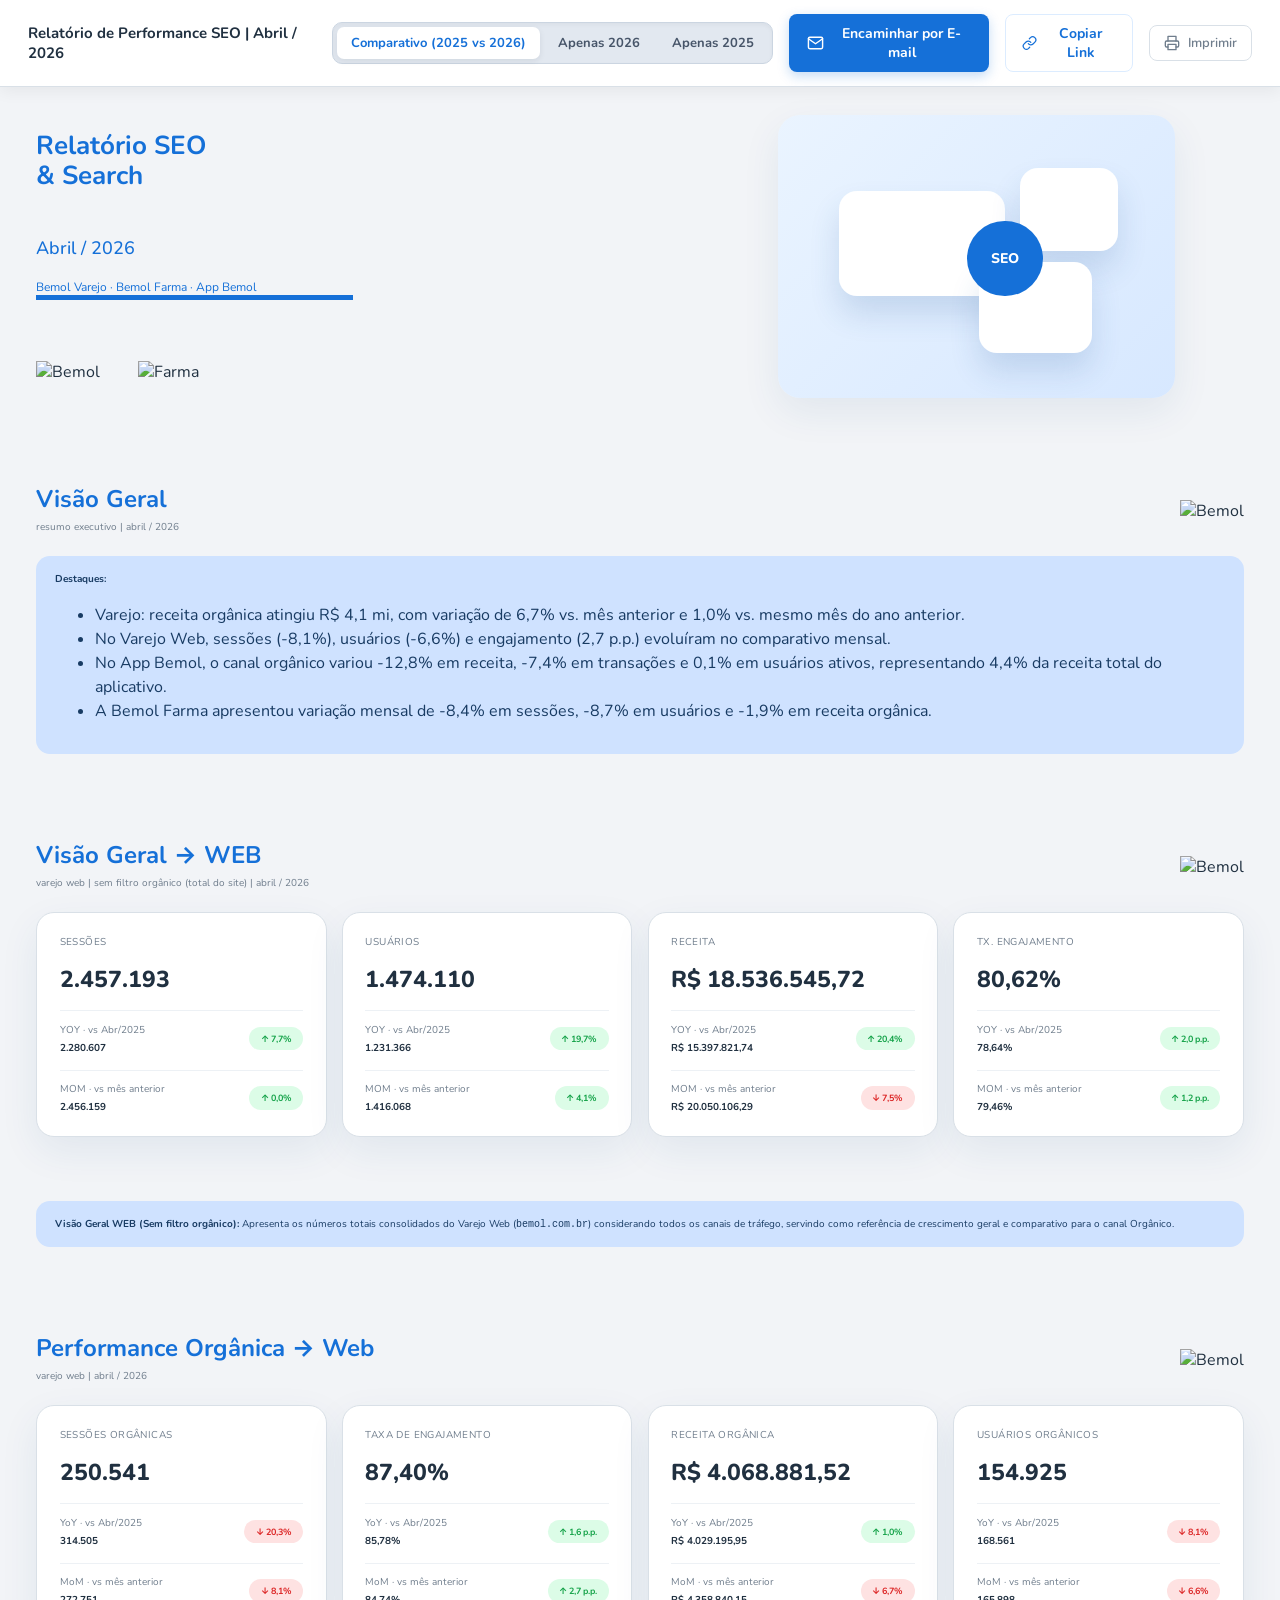
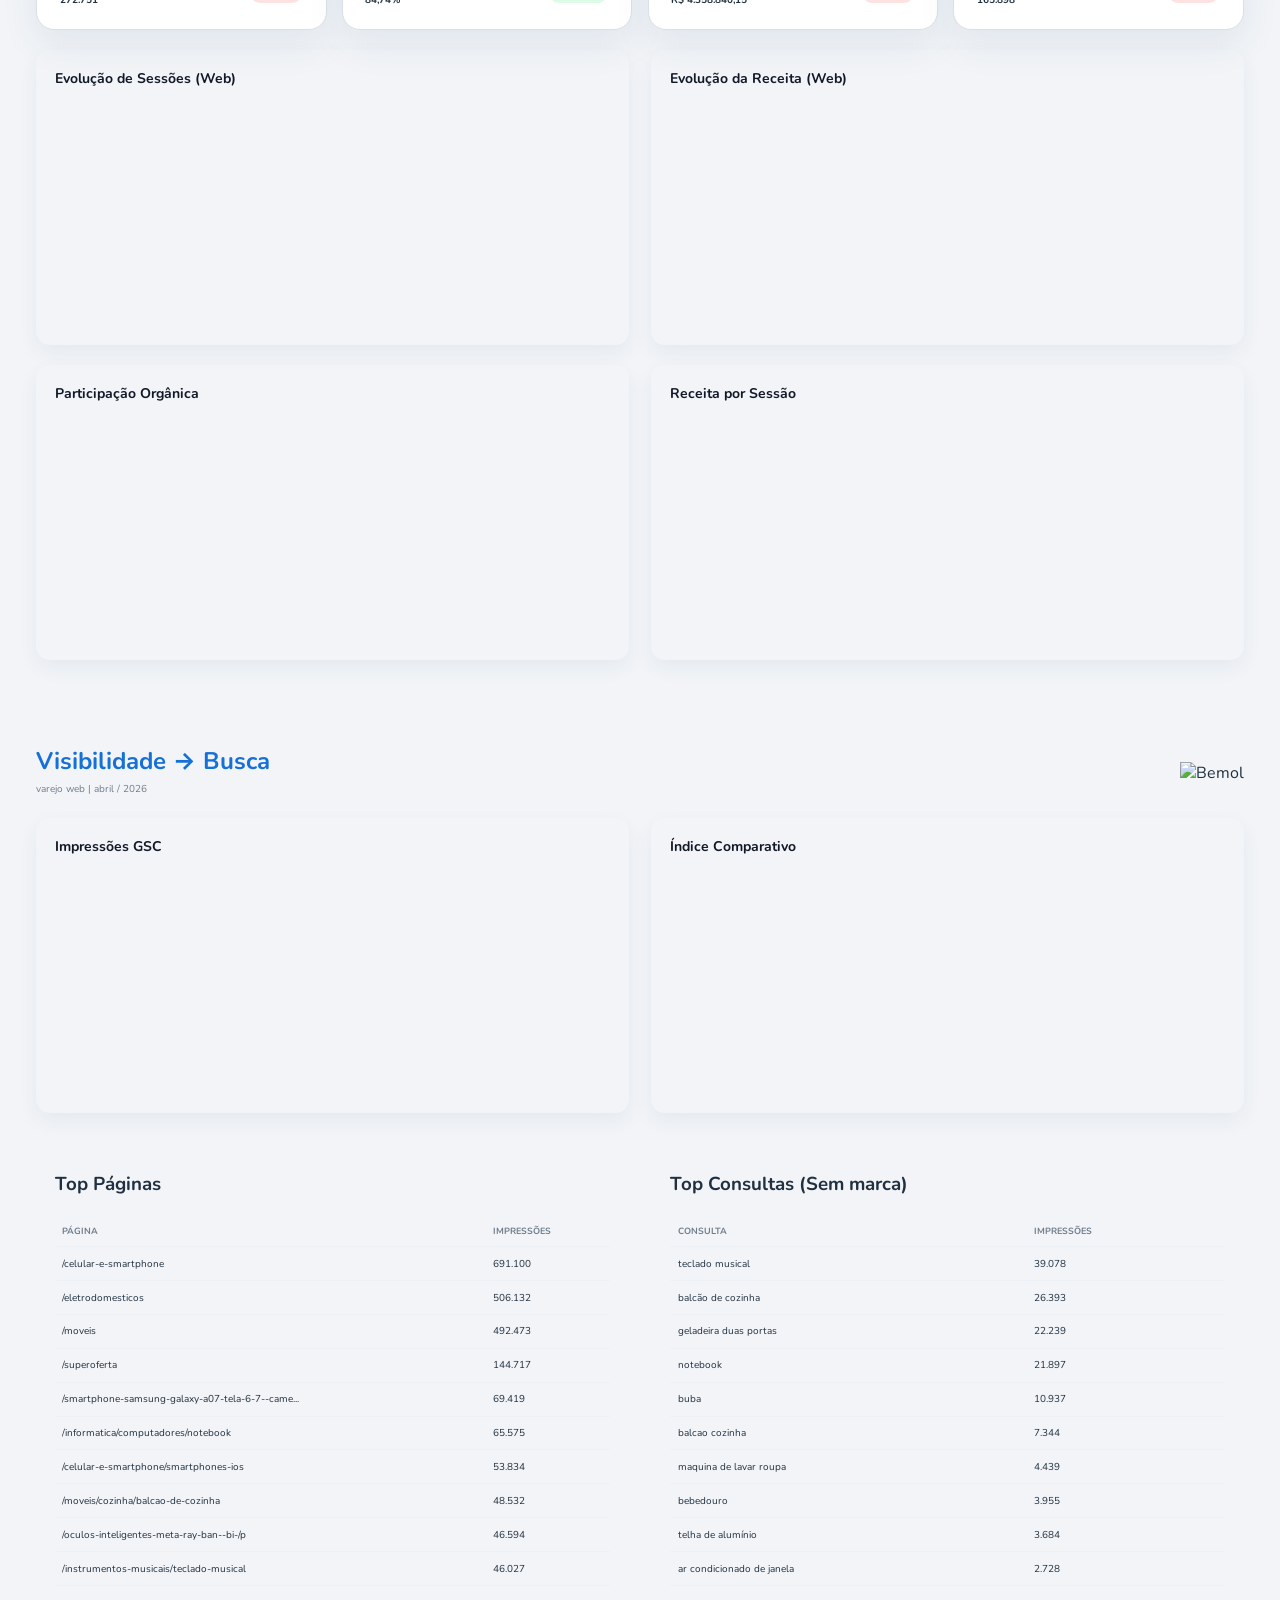
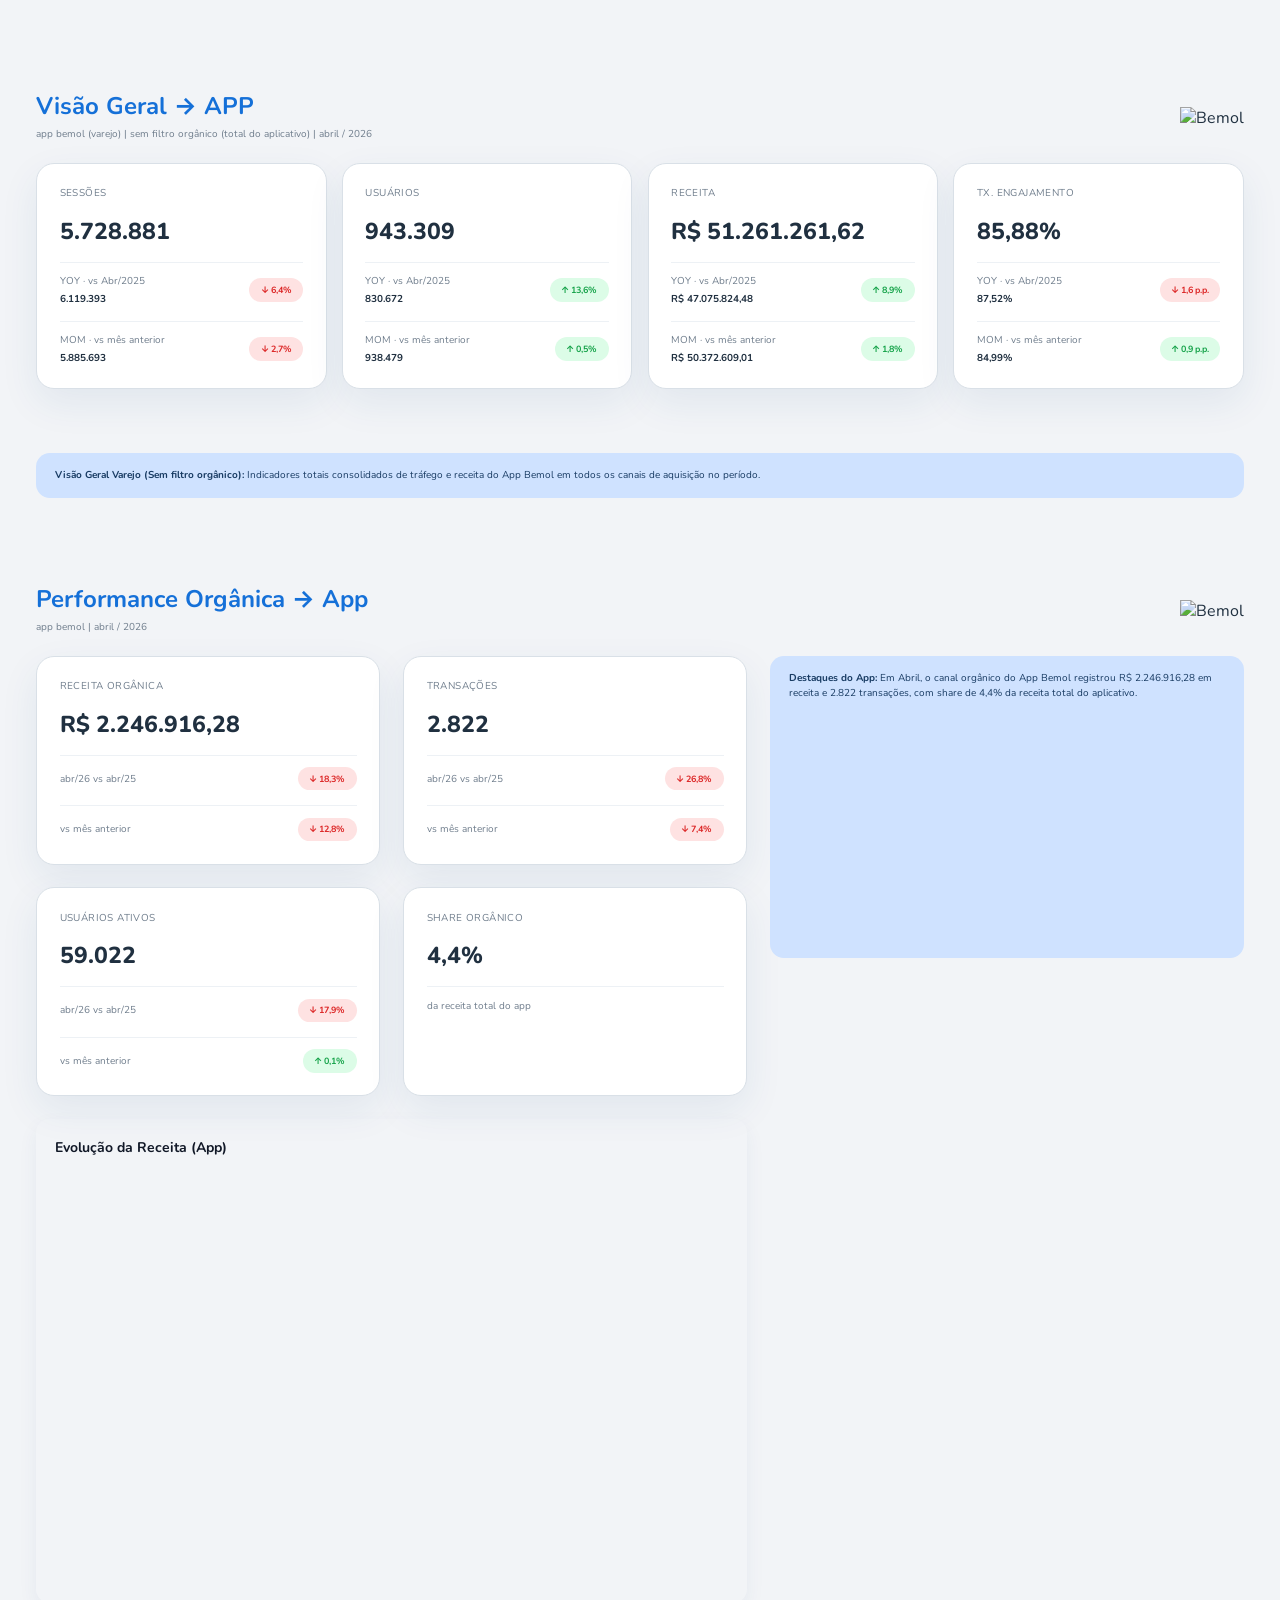
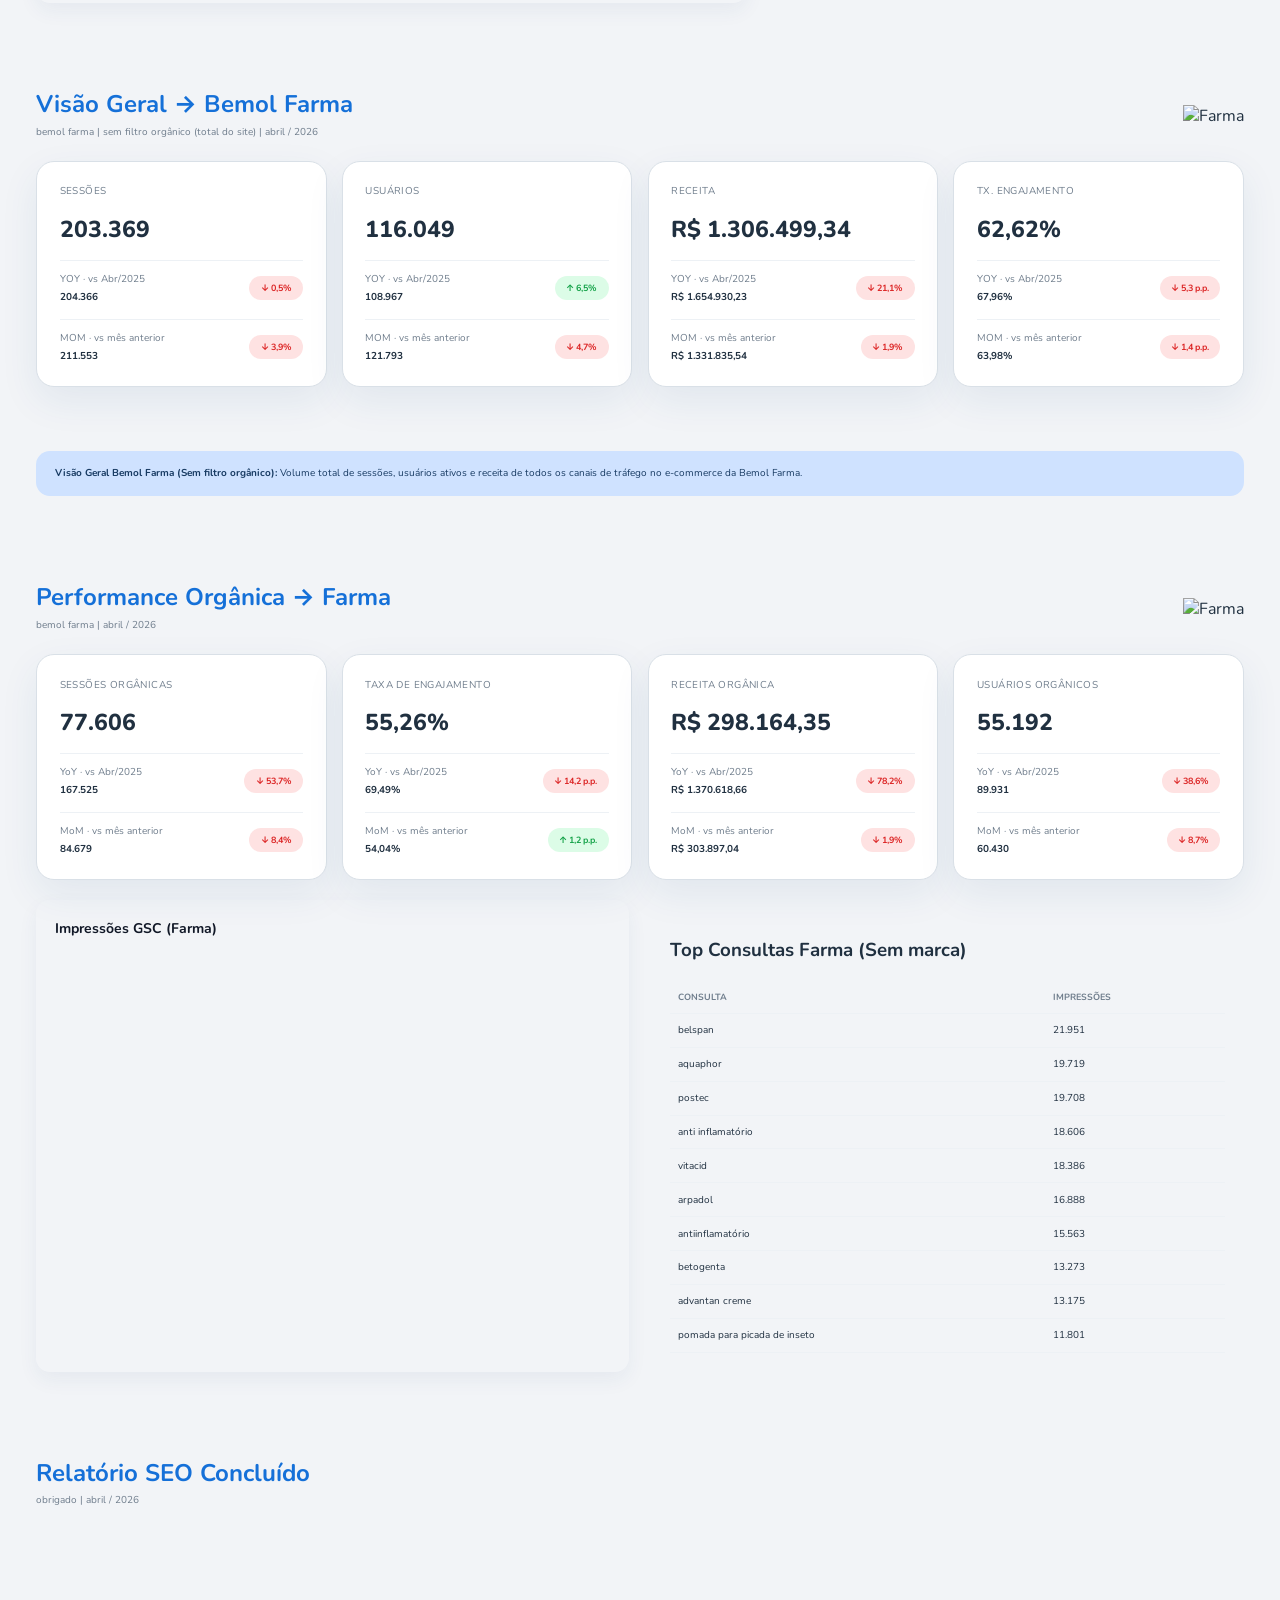
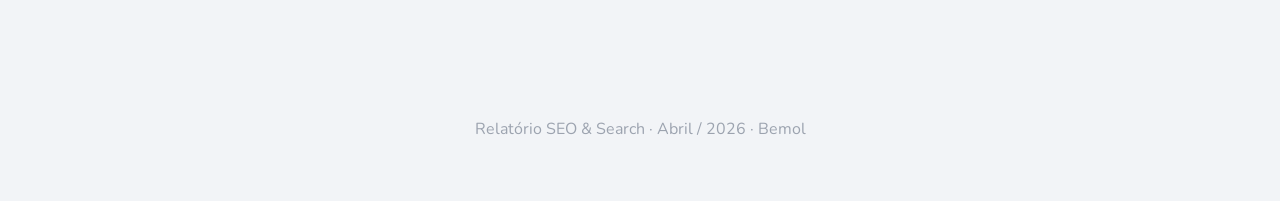
==== commit 1f2c6818: "chore: regenera todos os relatorios 2026 (Jan-Jun) com fixes de PDF, botoes de email e rotulos de 20" ====
--- a/seo_report_auto/output/Relatorio_SEO_Abril_2026.html
+++ b/seo_report_auto/output/Relatorio_SEO_Abril_2026.html
@@ -514,7 +514,49 @@
   font-size: 15px;
 }
 
-.btn-download-pdf {
+.action-bar-right {
+  display: flex;
+  align-items: center;
+  gap: 16px;
+}
+
+.year-filter-group {
+  display: inline-flex;
+  align-items: center;
+  background: #e2e8f0;
+  padding: 4px;
+  border-radius: 10px;
+  gap: 4px;
+  border: 1px solid #cbd5e1;
+  box-shadow: inset 0 2px 4px rgba(0, 0, 0, 0.04);
+}
+
+.btn-year-filter {
+  background: transparent;
+  color: #475569;
+  border: none;
+  padding: 7px 14px;
+  border-radius: 7px;
+  font-size: 13px;
+  font-weight: 700;
+  cursor: pointer;
+  transition: all 0.2s cubic-bezier(0.16, 1, 0.3, 1);
+  font-family: "Nunito", "Inter", sans-serif;
+  white-space: nowrap;
+}
+
+.btn-year-filter:hover {
+  color: #1e293b;
+  background: rgba(255, 255, 255, 0.5);
+}
+
+.btn-year-filter.active {
+  background: #ffffff;
+  color: var(--blue);
+  box-shadow: 0 2px 6px rgba(15, 23, 42, 0.08);
+}
+
+.btn-share-email {
   display: inline-flex;
   align-items: center;
   gap: 8px;
@@ -531,48 +573,182 @@
   font-family: "Nunito", "Inter", sans-serif;
 }
 
-.btn-download-pdf:hover {
+.btn-share-email:hover {
   background: #0f5bb5;
   transform: translateY(-1px);
   box-shadow: 0 6px 16px rgba(21, 112, 216, 0.35);
 }
 
-/* --- ESTILOS DE IMPRESSÃO / SALVAR COMO PDF --- */
+.btn-copy-link {
+  display: inline-flex;
+  align-items: center;
+  gap: 8px;
+  background: #ffffff;
+  color: var(--blue);
+  border: 1.5px solid var(--blue-soft);
+  padding: 9px 16px;
+  border-radius: 8px;
+  font-size: 14px;
+  font-weight: 700;
+  cursor: pointer;
+  transition: all 0.2s ease;
+  font-family: "Nunito", "Inter", sans-serif;
+}
+
+.btn-copy-link:hover {
+  background: var(--blue-soft);
+  transform: translateY(-1px);
+}
+
+.btn-copy-link.copied {
+  background: var(--green);
+  color: #ffffff;
+  border-color: var(--green);
+}
+
+.btn-download-pdf {
+  display: inline-flex;
+  align-items: center;
+  gap: 8px;
+  background: transparent;
+  color: var(--muted);
+  border: 1px solid var(--border);
+  padding: 8px 14px;
+  border-radius: 8px;
+  font-size: 13px;
+  font-weight: 600;
+  cursor: pointer;
+  transition: all 0.2s ease;
+  font-family: "Nunito", "Inter", sans-serif;
+}
+
+.btn-download-pdf:hover {
+  background: #fff;
+  color: var(--text);
+  border-color: #cbd5e1;
+}
+
+/* --- ESTILOS DE IMPRESSAO / SALVAR COMO PDF --- */
 @page {
   size: A4 landscape;
-  margin: 0;
+  margin: 5mm;
 }
 
 @media print {
   @page {
     size: A4 landscape;
-    margin: 8mm;
-  }
-  body {
+    margin: 5mm;
+  }
+
+  html, body {
     background: #fff !important;
-    margin: 0;
-    padding: 0;
-  }
-  .no-print, .top-action-bar {
+    margin: 0 !important;
+    padding: 0 !important;
+    width: 100% !important;
+    height: auto !important;
+    -webkit-print-color-adjust: exact !important;
+    print-color-adjust: exact !important;
+  }
+
+  .no-print, .top-action-bar, .year-filter-group {
     display: none !important;
   }
+
   .report-shell {
-    width: 100%;
-  }
+    width: 100% !important;
+    display: block !important;
+    margin: 0 !important;
+    padding: 0 !important;
+  }
+
+  /* Cada .page = 1 folha A4 paisagem                      */
+  /* 210mm - 10mm margem (5+5) = 200mm uteis de altura     */
   .page {
-    width: 297mm !important;
-    max-width: none !important;
-    height: 209mm !important;
-    min-height: 209mm !important;
-    padding: 10mm 14mm !important;
-    margin: 0 auto !important;
+    width: 100% !important;
+    height: 200mm !important;
+    max-height: 200mm !important;
+    min-height: 200mm !important;
+    box-sizing: border-box !important;
+    padding: 4mm 6mm !important;
+    margin: 0 !important;
     background: #fff !important;
     box-shadow: none !important;
     border-radius: 0 !important;
-    overflow: visible !important;
+    overflow: hidden !important;
+    page-break-before: always !important;
     page-break-after: always !important;
     page-break-inside: avoid !important;
+    break-before: page !important;
     break-after: page !important;
+    break-inside: avoid !important;
+    display: block !important;
+  }
+
+  .page:first-child {
+    page-break-before: avoid !important;
+    break-before: avoid !important;
+  }
+
+  /* Evita corte de cards, grids e paineis no meio da pagina */
+  .metric-card,
+  .cards-grid-4,
+  .two-column-grid,
+  .chart-panel,
+  .split-panel,
+  .note-box,
+  .section-header,
+  table,
+  tr {
+    break-inside: avoid !important;
+    page-break-inside: avoid !important;
+  }
+
+  .page > * {
+    margin-bottom: 3mm !important;
+  }
+
+  .page > *:last-child {
+    margin-bottom: 0 !important;
+  }
+
+  /* Graficos: altura fixa para caber no slide, sem clipping */
+  .chart {
+    height: 58mm !important;
+    max-height: 58mm !important;
+    overflow: visible !important;
+  }
+
+  .chart.small {
+    height: 38mm !important;
+    max-height: 38mm !important;
+    overflow: visible !important;
+  }
+
+  .chart.tall {
+    height: 70mm !important;
+    max-height: 70mm !important;
+    overflow: visible !important;
+  }
+
+  .mini-chart {
+    height: 34mm !important;
+    max-height: 34mm !important;
+    overflow: visible !important;
+  }
+
+  /* SVG do ECharts: nunca clipar */
+  .chart svg, .mini-chart svg {
+    width: 100% !important;
+    height: 100% !important;
+    overflow: visible !important;
+  }
+
+  .metric-card {
+    padding: 3mm 4mm !important;
+  }
+
+  .section-header {
+    margin-bottom: 2mm !important;
   }
 }
 
@@ -583,10 +759,25 @@
   <div class="top-action-bar no-print">
     <div class="action-bar-content">
       <span>Relatório de Performance SEO | Abril / 2026</span>
-      <button onclick="window.print()" class="btn-download-pdf" title="Salvar relatório em PDF">
-        <svg width="18" height="18" viewBox="0 0 24 24" fill="none" stroke="currentColor" stroke-width="2" stroke-linecap="round" stroke-linejoin="round"><path d="M21 15v4a2 2 0 0 1-2 2H5a2 2 0 0 1-2-2v-4"></path><polyline points="7 10 12 15 17 10"></polyline><line x1="12" y1="15" x2="12" y2="3"></line></svg>
-        Baixar Relatório (PDF)
-      </button>
+      <div class="action-bar-right">
+        <div class="year-filter-group no-print" role="group" aria-label="Filtro de Ano">
+          <button type="button" class="btn-year-filter active" data-filter="all" onclick="window.filterReportYear('all')">Comparativo (2025 vs 2026)</button>
+          <button type="button" class="btn-year-filter" data-filter="2026" onclick="window.filterReportYear('2026')">Apenas 2026</button>
+          <button type="button" class="btn-year-filter" data-filter="2025" onclick="window.filterReportYear('2025')">Apenas 2025</button>
+        </div>
+        <button onclick="window.shareViaEmail('Abril', '2026')" class="btn-share-email" title="Encaminhar relatório por E-mail">
+          <svg width="18" height="18" viewBox="0 0 24 24" fill="none" stroke="currentColor" stroke-width="2" stroke-linecap="round" stroke-linejoin="round"><path d="M4 4h16c1.1 0 2 .9 2 2v12c0 1.1-.9 2-2 2H4c-1.1 0-2-.9-2-2V6c0-1.1.9-2 2-2z"></path><polyline points="22,6 12,13 2,6"></polyline></svg>
+          Encaminhar por E-mail
+        </button>
+        <button onclick="window.copyReportLink(this)" class="btn-copy-link" title="Copiar link online do relatório">
+          <svg width="16" height="16" viewBox="0 0 24 24" fill="none" stroke="currentColor" stroke-width="2" stroke-linecap="round" stroke-linejoin="round"><path d="M10 13a5 5 0 0 0 7.54.54l3-3a5 5 0 0 0-7.07-7.07l-1.72 1.71"></path><path d="M14 11a5 5 0 0 0-7.54-.54l-3 3a5 5 0 0 0 7.07 7.07l1.71-1.71"></path></svg>
+          Copiar Link
+        </button>
+        <button onclick="window.print()" class="btn-download-pdf" title="Imprimir / Salvar em PDF">
+          <svg width="16" height="16" viewBox="0 0 24 24" fill="none" stroke="currentColor" stroke-width="2" stroke-linecap="round" stroke-linejoin="round"><polyline points="6 9 6 2 18 2 18 9"></polyline><path d="M6 18H4a2 2 0 0 1-2-2v-5a2 2 0 0 1 2-2h16a2 2 0 0 1 2 2v5a2 2 0 0 1-2 2h-2"></path><rect x="6" y="14" width="12" height="8"></rect></svg>
+          Imprimir
+        </button>
+      </div>
     </div>
   </div>
 
@@ -1366,7 +1557,7 @@
   </div>
 
   <script>
-    window.REPORT_CHARTS = {"meta": {"ano": 2026}, "labels12": ["Jan", "Fev", "Mar", "Abr", "Mai", "Jun", "Jul", "Ago", "Set", "Out", "Nov", "Dez"], "web_sessions_current": [291539.0, 236347.0, 272751.0, 250541.0, null, null, null, null, null, null, null, null], "web_sessions_previous": [358836.0, 291197.0, 310514.0, 314505.0, 338672.0, 297732.0, 315545.0, 287917.0, 280228.0, 286479.0, 310463.0, 276460.0], "web_revenue_current": [5106981.159847999, 3958250.794588999, 4358840.146048, 4068881.5187179996, null, null, null, null, null, null, null, null], "web_revenue_previous": [3634792.869909, 2989664.8100379994, 4025084.899955, 4029195.950076, 4441106.740159001, 4083921.7798080007, 4199193.410002001, 4780239.191963, 5351065.100723001, 5018885.908422001, 7576675.560747, 4897347.547174998], "web_share": 22.0, "web_rps_organico": 16.24, "web_rps_total": 7.54, "index_labels": ["Jan/25", "Fev/25", "Mar/25", "Abr/25", "Mai/25", "Jun/25", "Jul/25", "Ago/25", "Set/25", "Out/25", "Nov/25", "Dez/25", "Jan/26", "Fev/26", "Mar/26", "Abr/26", "Mai/26", "Jun/26", "Jul/26", "Ago/26", "Set/26", "Out/26", "Nov/26", "Dez/26"], "web_index_organico": [100.0, 82.3, 110.7, 110.9, 122.2, 112.4, 115.5, 131.5, 147.2, 138.1, 208.4, 134.7, 140.5, 108.9, 119.9, 111.9, null, null, null, null, null, null, null, null], "web_index_total": [100.0, 99.8, 107.5, 104.4, 112.8, 105.8, 123.6, 139.8, 150.1, 142.5, 221.4, 149.1, 146.0, 117.4, 135.9, 125.7, null, null, null, null, null, null, null, null], "web_impressions_labels": ["Oct/25", "Nov/25", "Dec/25", "Jan/26", "Feb/26", "Mar/26", "Apr/26"], "web_impressions_values": [17505323, 20407939, 15044865, 15335213, 13188200, 16160486, 14441022], "app_revenue_current": [2844970.1499590008, 2404758.1401460003, 2575340.720026, 2246916.2798399995, null, null, null, null, null, null, null, null], "app_revenue_previous": [2488252.2500299998, 2516200.9101699996, 2505722.009875, 2750478.200124, 3423724.999797, 3261324.2400789997, 3429247.5298049995, 3386333.710152, 4301516.309865, 4626561.969887001, 5431068.129707001, 2850706.569851001], "farma_impressions_labels": ["Oct/25", "Nov/25", "Dec/25", "Jan/26", "Feb/26", "Mar/26", "Apr/26"], "farma_impressions_values": [8727960, 11349486, 11603197, 12777688, 15095200, 18486308, 12097605]};
+    window.REPORT_CHARTS = {"meta": {"ano": 2026}, "labels12": ["Jan", "Fev", "Mar", "Abr", "Mai", "Jun", "Jul", "Ago", "Set", "Out", "Nov", "Dez"], "web_sessions_current": [291539.0, 236347.0, 272751.0, 250541.0, null, null, null, null, null, null, null, null], "web_sessions_previous": [358836.0, 291197.0, 310514.0, 314505.0, 338672.0, 297732.0, 315545.0, 287917.0, 280228.0, 286479.0, 310463.0, 276460.0], "web_revenue_current": [5106981.159848, 3958250.794589, 4358840.146047999, 4068881.518718, null, null, null, null, null, null, null, null], "web_revenue_previous": [3634792.869909, 2989664.810038, 4025084.899955, 4029195.950076, 4441106.740159, 4083921.7798080007, 4199193.410002, 4780239.191962999, 5351065.100722999, 5018885.908422002, 7576675.560747, 4897347.547175001], "web_share": 22.0, "web_rps_organico": 16.24, "web_rps_total": 7.54, "index_labels": ["Jan/25", "Fev/25", "Mar/25", "Abr/25", "Mai/25", "Jun/25", "Jul/25", "Ago/25", "Set/25", "Out/25", "Nov/25", "Dez/25", "Jan/26", "Fev/26", "Mar/26", "Abr/26", "Mai/26", "Jun/26", "Jul/26", "Ago/26", "Set/26", "Out/26", "Nov/26", "Dez/26"], "web_index_organico": [100.0, 82.3, 110.7, 110.9, 122.2, 112.4, 115.5, 131.5, 147.2, 138.1, 208.4, 134.7, 140.5, 108.9, 119.9, 111.9, null, null, null, null, null, null, null, null], "web_index_total": [100.0, 99.8, 107.5, 104.4, 112.8, 105.8, 123.6, 139.8, 150.1, 142.5, 221.4, 149.1, 146.0, 117.4, 135.9, 125.7, null, null, null, null, null, null, null, null], "web_impressions_labels": ["Oct/25", "Nov/25", "Dec/25", "Jan/26", "Feb/26", "Mar/26", "Apr/26"], "web_impressions_values": [17505323, 20407939, 15044865, 15335213, 13188200, 16160486, 14441022], "app_revenue_current": [2844970.1499590003, 2404758.1401459994, 2575340.720026, 2246916.27984, null, null, null, null, null, null, null, null], "app_revenue_previous": [2488252.2500299993, 2516200.91017, 2505722.009875, 2750478.200124, 3423724.9997970005, 3261324.240078999, 3429247.5298050004, 3386333.7101519997, 4301516.309865, 4626561.969887, 5431068.129707, 2850706.569851001], "farma_impressions_labels": ["Oct/25", "Nov/25", "Dec/25", "Jan/26", "Feb/26", "Mar/26", "Apr/26"], "farma_impressions_values": [8727960, 11349486, 11603197, 12777688, 15095200, 18486308, 12097605]};
   </script>
   <script>
     (function () {
@@ -1374,7 +1565,7 @@
 
   const blue = '#1E6FEB';
   const blueSoft = '#7fb8ff';
-  const gray = '#D1D5DB';
+  const gray = '#64748B';
   const text = '#374151';
   const muted = '#9CA3AF';
   const grid = '#EDF2F7';
@@ -1390,14 +1581,31 @@
     if (Math.abs(value) >= 1000) return (value / 1000).toFixed(0).replace('.', ',') + 'k';
     return String(Math.round(value));
   }
+
+  // Registro global de instancias ECharts para resize no beforeprint
+  const _chartInstances = {};
 
   function createChart(id, option) {
     const element = document.getElementById(id);
     if (!element || typeof echarts === 'undefined') return;
     const chart = echarts.init(element, null, { renderer: 'svg' });
     chart.setOption(option);
+    _chartInstances[id] = chart;
     window.addEventListener('resize', () => chart.resize());
   }
+
+  // Redimensiona todos os graficos ao entrar em modo de impressao
+  // (Ctrl+P, window.print(), ou qualquer impressora/PDF do SO)
+  const _printMql = window.matchMedia('print');
+  function _resizeAllCharts() {
+    Object.values(_chartInstances).forEach(function(c) {
+      try { c.resize(); } catch(e) {}
+    });
+  }
+  if (_printMql.addEventListener) {
+    _printMql.addEventListener('change', function(e) { if (e.matches) _resizeAllCharts(); });
+  }
+  window.addEventListener('beforeprint', _resizeAllCharts);
 
   const labels12 = charts.labels12 || ['Jan', 'Fev', 'Mar', 'Abr', 'Mai', 'Jun', 'Jul', 'Ago', 'Set', 'Out', 'Nov', 'Dez'];
 
@@ -1405,7 +1613,7 @@
     textStyle: { fontFamily: 'Inter', color: text },
     color: [gray, blue],
     tooltip: { trigger: 'axis' },
-    legend: { bottom: 0 },
+    legend: { bottom: 0, icon: 'roundRect', itemWidth: 16, itemHeight: 8, textStyle: { color: '#1E293B', fontSize: 13, fontWeight: 'bold' } },
     grid: { left: 40, right: 20, top: 20, bottom: 40 },
     xAxis: { type: 'category', data: labels12, axisLine: { lineStyle: { color: grid } } },
     yAxis: { type: 'value', splitLine: { lineStyle: { color: grid } } },
@@ -1427,10 +1635,10 @@
     legend: {
       top: 0,
       left: 0,
-      icon: 'line',
-      itemWidth: 18,
-      itemHeight: 2,
-      textStyle: { color: muted, fontSize: 11 }
+      icon: 'roundRect',
+      itemWidth: 16,
+      itemHeight: 8,
+      textStyle: { color: '#1E293B', fontSize: 13, fontWeight: 'bold' }
     },
     grid: { left: 56, right: 18, top: 34, bottom: 34 },
     xAxis: {
@@ -1458,7 +1666,8 @@
         symbolSize: 6,
         lineStyle: { width: 2, type: 'dashed' },
         itemStyle: { color: gray, borderColor: '#FFFFFF', borderWidth: 1 },
-        data: charts.web_revenue_previous || []
+        data: charts.web_revenue_previous || [],
+        label: { show: true, position: 'bottom', formatter: (p) => currencyCompact(p.value), color: muted, fontSize: 9, backgroundColor: 'rgba(255,255,255,0.7)', borderRadius: 2, padding: 2 }
       },
       {
         name: String((charts.meta && charts.meta.ano) || 2026),
@@ -1511,13 +1720,13 @@
     textStyle: { fontFamily: 'Inter', color: text },
     color: [blue, gray],
     tooltip: { trigger: 'axis' },
-    legend: { bottom: 0 },
+    legend: { bottom: 0, icon: 'roundRect', itemWidth: 16, itemHeight: 8, textStyle: { color: '#1E293B', fontSize: 13, fontWeight: 'bold' } },
     grid: { left: 48, right: 16, top: 16, bottom: 40 },
     xAxis: { type: 'category', data: charts.index_labels || [] },
     yAxis: { type: 'value', splitLine: { lineStyle: { color: grid } } },
     series: [
       { name: 'Receita orgânica', type: 'line', smooth: true, symbolSize: 6, lineStyle: { width: 3 }, data: charts.web_index_organico || [], label: { show: true, position: 'top', color: text, fontSize: 8, backgroundColor: 'rgba(255,255,255,0.7)', padding: 1 } },
-      { name: 'Receita total', type: 'line', smooth: true, symbolSize: 6, lineStyle: { width: 2, type: 'dashed' }, data: charts.web_index_total || [] }
+      { name: 'Receita total', type: 'line', smooth: true, symbolSize: 6, lineStyle: { width: 2, type: 'dashed' }, data: charts.web_index_total || [], label: { show: true, position: 'bottom', color: muted, fontSize: 8, backgroundColor: 'rgba(255,255,255,0.7)', padding: 1 } }
     ]
   });
 
@@ -1543,10 +1752,10 @@
     legend: {
       top: 0,
       left: 0,
-      icon: 'line',
-      itemWidth: 18,
-      itemHeight: 2,
-      textStyle: { color: muted, fontSize: 11 }
+      icon: 'roundRect',
+      itemWidth: 16,
+      itemHeight: 8,
+      textStyle: { color: '#1E293B', fontSize: 13, fontWeight: 'bold' }
     },
     grid: { left: 56, right: 16, top: 34, bottom: 34 },
     xAxis: {
@@ -1574,7 +1783,8 @@
         symbolSize: 6,
         lineStyle: { width: 2, type: 'dashed' },
         itemStyle: { color: gray, borderColor: '#FFFFFF', borderWidth: 1 },
-        data: charts.app_revenue_previous || []
+        data: charts.app_revenue_previous || [],
+        label: { show: true, position: 'bottom', formatter: (p) => currencyCompact(p.value), color: muted, fontSize: 9, backgroundColor: 'rgba(255,255,255,0.7)', borderRadius: 2, padding: 2 }
       },
       {
         name: String((charts.meta && charts.meta.ano) || 2026),
@@ -1599,7 +1809,82 @@
     yAxis: { type: 'value', splitLine: { lineStyle: { color: grid } }, axisLabel: { formatter: numberCompact } },
     series: [{ type: 'line', smooth: true, areaStyle: { opacity: 0.16 }, symbolSize: 8, data: charts.farma_impressions_values || [], label: { show: true, position: 'top', formatter: (p) => numberCompact(p.value), color: text, fontSize: 9, backgroundColor: 'rgba(255,255,255,0.8)', padding: 2, borderRadius: 2 } }]
   });
+
+  window.filterReportYear = function (mode) {
+    const buttons = document.querySelectorAll('.btn-year-filter');
+    buttons.forEach((btn) => {
+      const filter = btn.getAttribute('data-filter');
+      if (filter === mode || (mode === 'all' && filter === 'all')) {
+        btn.classList.add('active');
+      } else {
+        btn.classList.remove('active');
+      }
+    });
+
+    const yearPrev = String((charts.meta && charts.meta.ano ? charts.meta.ano - 1 : 2025));
+    const yearCurr = String((charts.meta && charts.meta.ano) || 2026);
+
+    const chartsToFilter = ['chart-sessoes-web', 'chart-receita-web', 'chart-app-receita'];
+    chartsToFilter.forEach((id) => {
+      const el = document.getElementById(id);
+      if (!el || typeof echarts === 'undefined') return;
+      const chart = echarts.getInstanceByDom(el);
+      if (!chart) return;
+
+      const selectedMap = {};
+      if (mode === 'all') {
+        selectedMap[yearPrev] = true;
+        selectedMap[yearCurr] = true;
+      } else if (mode === yearCurr || mode === 'current' || mode === '2026') {
+        selectedMap[yearPrev] = false;
+        selectedMap[yearCurr] = true;
+      } else if (mode === yearPrev || mode === 'previous' || mode === '2025') {
+        selectedMap[yearPrev] = true;
+        selectedMap[yearCurr] = false;
+      }
+
+      chart.setOption({
+        legend: {
+          selected: selectedMap,
+        },
+      });
+    });
+  };
+
+  // --- COMPARTILHAMENTO POR E-MAIL E LINK ---
+  window.getReportOnlineUrl = function() {
+    if (window.location.protocol === 'file:') {
+      const filename = window.location.pathname.split('/').pop() || 'Relatorio_SEO_Junho_2026.html';
+      return 'https://fabricio-hunt.github.io/comprehensive-and-automated-ga4-report/' + filename;
+    }
+    return window.location.href;
+  };
+
+  window.shareViaEmail = function(mesNome, ano) {
+    const url = window.getReportOnlineUrl();
+    const subject = `Relatório de Performance SEO — Bemol (${mesNome} / ${ano})`;
+    const body = `Olá,\n\nSegue o link para acesso ao Relatório Mensal de Performance SEO & Search (${mesNome}/${ano}):\n${url}\n\nAcesse o link para conferir os indicadores interativos, comparativos e gráficos de evolução.\n\nAtenciosamente,\nEquipe SEO Bemol`;
+    
+    const mailtoUrl = `mailto:?subject=${encodeURIComponent(subject)}&body=${encodeURIComponent(body)}`;
+    window.location.href = mailtoUrl;
+  };
+
+  window.copyReportLink = function(btnElem) {
+    const url = window.getReportOnlineUrl();
+    navigator.clipboard.writeText(url).then(() => {
+      const origText = btnElem.innerHTML;
+      btnElem.innerHTML = `<svg width="16" height="16" viewBox="0 0 24 24" fill="none" stroke="currentColor" stroke-width="2"><polyline points="20 6 9 17 4 12"></polyline></svg> Link copiado!`;
+      btnElem.classList.add('copied');
+      setTimeout(() => {
+        btnElem.innerHTML = origText;
+        btnElem.classList.remove('copied');
+      }, 2500);
+    }).catch(() => {
+      alert('Link do relatório online:\n' + url);
+    });
+  };
 })();
+
 
   </script>
 </body>
